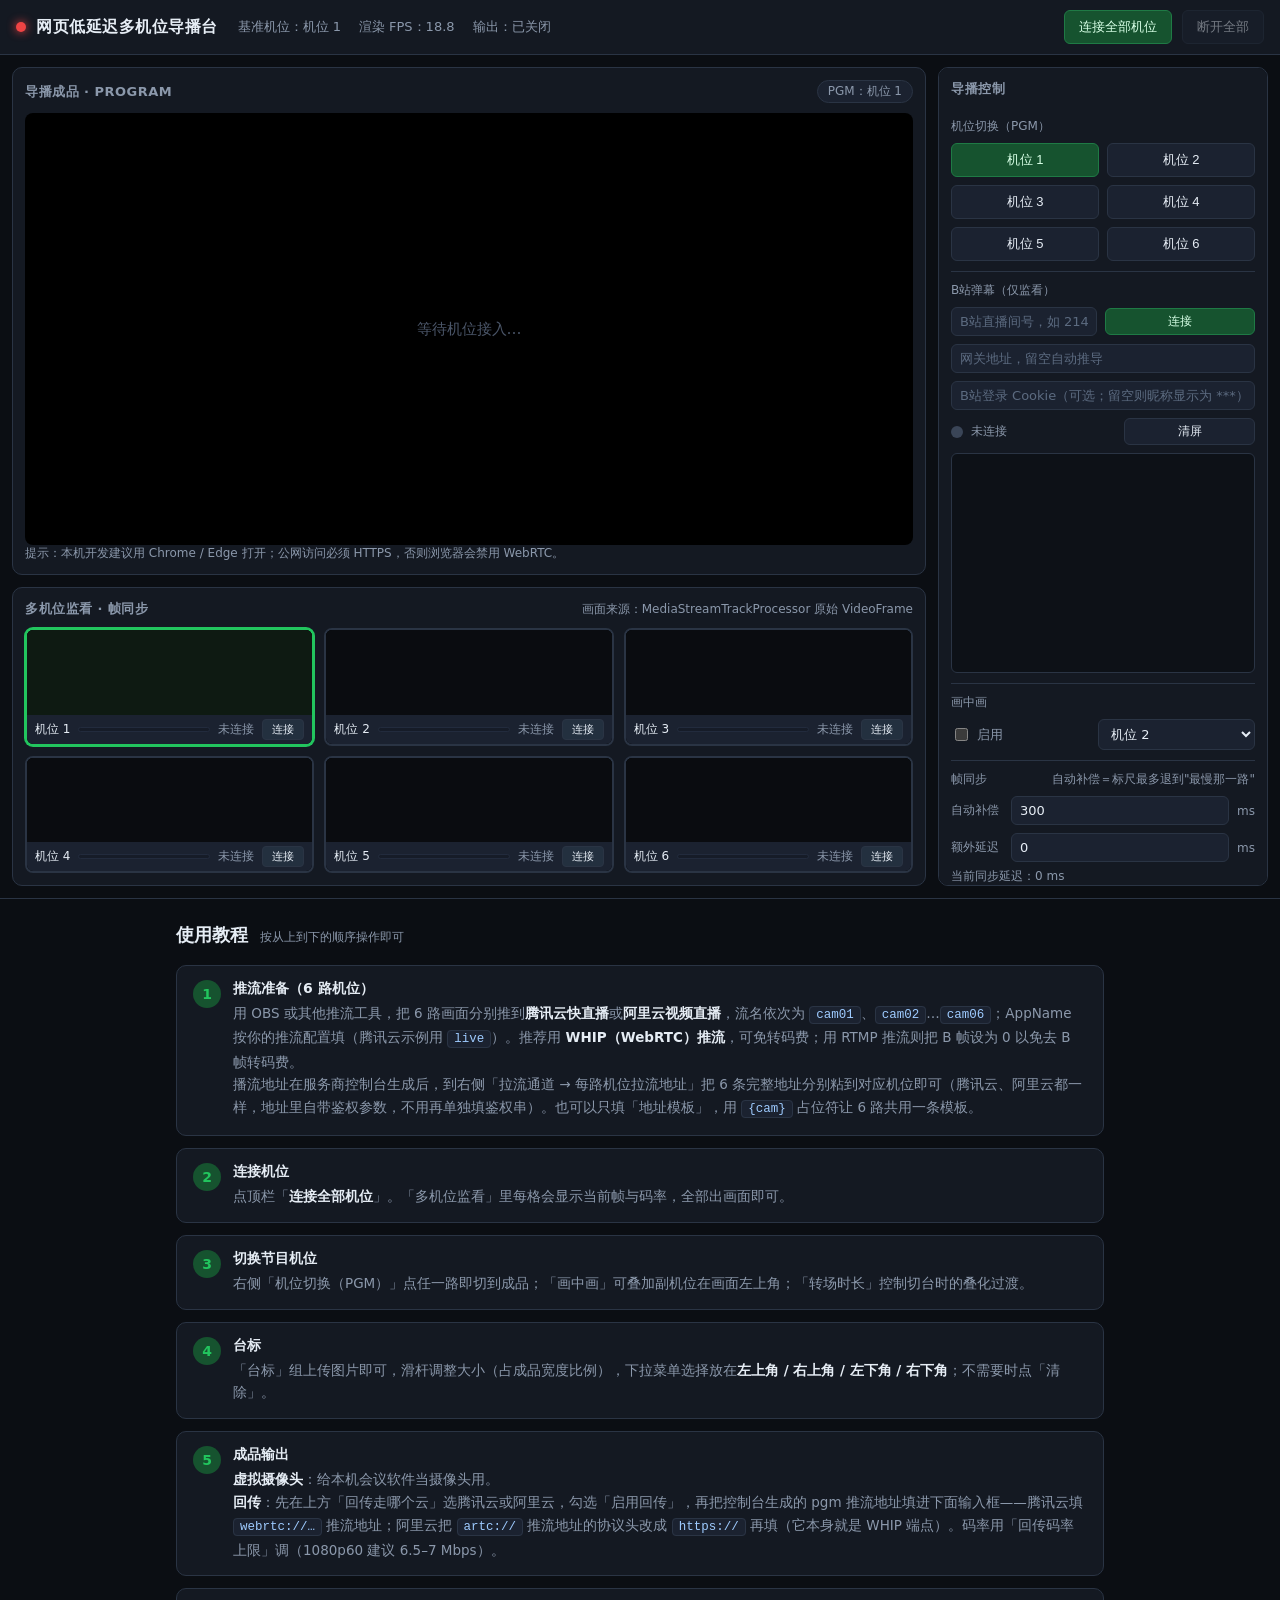
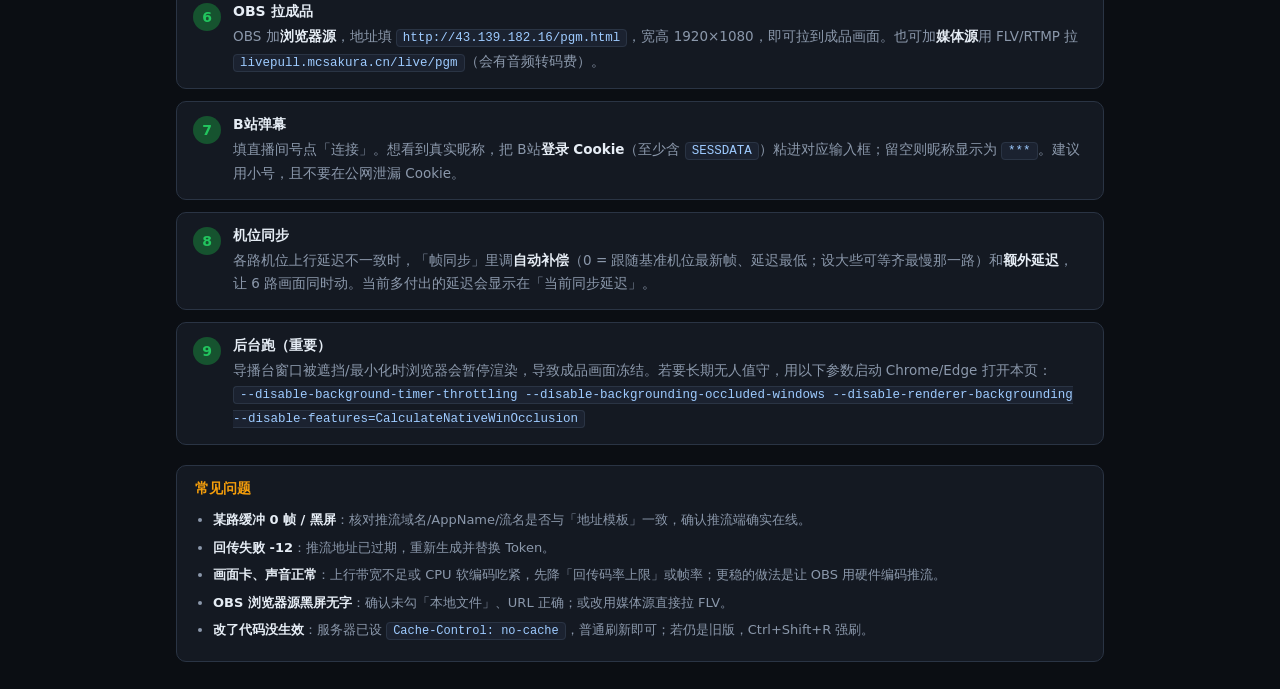
==== index.html @ 764dc5dc "feat: 台标支持四角位置切换(下拉菜单：左上/右上/左下/右下)" ====
<!DOCTYPE html>
<html lang="zh-CN">
<head>
  <meta charset="UTF-8" />
  <meta name="viewport" content="width=device-width, initial-scale=1" />
  <title>网页低延迟多机位导播台</title>
  <link rel="stylesheet" href="css/style.css" />
</head>
<body>
  <header class="topbar">
    <div class="brand">
      <span class="dot"></span>
      <h1>网页低延迟多机位导播台</h1>
    </div>
    <div class="topbar-status">
      <span class="stat" id="statRef">基准机位：-</span>
      <span class="stat" id="statFps">渲染 FPS：-</span>
      <span class="stat" id="statOutput">输出：已关闭</span>
    </div>
    <div class="topbar-actions">
      <button id="btnConnect" class="btn primary">连接全部机位</button>
      <button id="btnDisconnect" class="btn" disabled>断开全部</button>
    </div>
  </header>

  <main class="layout">
    <!-- 导播成品输出画布 -->
    <section class="panel program-panel">
      <div class="panel-head">
        <h2>导播成品 · PROGRAM</h2>
        <span class="badge" id="programBadge">未连接</span>
      </div>
      <div class="canvas-wrap">
        <canvas id="outputCanvas" width="1280" height="720"></canvas>
        <div class="canvas-placeholder" id="outputPlaceholder">等待机位接入…</div>
      </div>
      <div class="mini" id="outputHint"></div>
    </section>

    <!-- 多机位监看 -->
    <section class="panel multiview-panel">
      <div class="panel-head">
        <h2>多机位监看 · 帧同步</h2>
        <span class="mini">画面来源：MediaStreamTrackProcessor 原始 VideoFrame</span>
      </div>
      <div class="multiview-grid" id="multiviewGrid"></div>
    </section>

    <!-- 导播控制面板 -->
    <aside class="panel control-panel">
      <div class="panel-head"><h2>导播控制</h2></div>

      <div class="control-group">
        <label class="group-title">机位切换（PGM）</label>
        <div class="btn-grid" id="pgmButtons"></div>
      </div>

      <div class="control-group">
        <label class="group-title">B站弹幕（仅监看）</label>
        <div class="row">
          <input type="text" id="dmRoomInput" placeholder="B站直播间号，如 21452505" />
          <button id="btnDmToggle" class="btn small primary">连接</button>
        </div>
        <input type="text" id="dmGatewayInput" placeholder="网关地址，留空自动推导"
               style="margin-top: 8px;" />
        <input type="text" id="dmCookieInput"
               placeholder="B站登录 Cookie（可选；留空则昵称显示为 ***）"
               style="margin-top: 8px;" />
        <div class="row" style="margin-top: 8px;">
          <span class="status-light" id="dmLight"></span>
          <span class="mini dm-status-text" id="dmStatus">未连接</span>
          <button id="btnDmClear" class="btn small">清屏</button>
        </div>
        <div class="danmaku-list" id="dmList"></div>
      </div>

      <div class="control-group">
        <label class="group-title">画中画</label>
        <div class="row">
          <label class="switch"><input type="checkbox" id="pipEnabled" /><span>启用</span></label>
          <select id="pipSelect"></select>
        </div>
      </div>

      <div class="control-group">
        <label class="group-title">帧同步 <span class="mini">自动补偿＝标尺最多退到"最慢那一路"</span></label>
        <div class="row" style="margin-top: 8px;">
          <span class="mini" style="flex: 0 0 52px;">自动补偿</span>
          <input type="number" id="syncMaxDelayInput" min="0" max="5000" step="50" />
          <span class="mini">ms</span>
        </div>
        <div class="row" style="margin-top: 8px;">
          <span class="mini" style="flex: 0 0 52px;">额外延迟</span>
          <input type="number" id="syncExtraDelayInput" min="0" max="5000" step="10" />
          <span class="mini">ms</span>
        </div>
        <div class="mini" id="syncDelayInfo" style="margin-top: 6px;">当前同步延迟：0 ms</div>
        <div class="mini" style="margin-top: 6px;">
          自动补偿 0＝关闭（跟随基准机位最新帧，延迟最低）
        </div>
      </div>

      <div class="control-group">
        <label class="group-title">转场时长 <span id="transVal" class="mini">300 ms</span></label>
        <input type="range" id="transRange" min="0" max="1200" step="50" value="300" />
      </div>

      <div class="control-group">
        <label class="group-title">台标 <span id="logoSizeVal" class="mini">12.0% · 230px</span></label>
        <div class="row">
          <input type="file" id="logoInput" accept="image/*" />
          <button id="btnClearLogo" class="btn small">清除</button>
        </div>
        <input type="range" id="logoSizeRange" min="2" max="40" step="1" value="12" style="margin-top: 6px;" />
        <label class="group-title" style="margin-top: 8px;">台标位置</label>
        <select id="logoPosSelect">
          <option value="top-left">左上角</option>
          <option value="top-right">右上角</option>
          <option value="bottom-left">左下角</option>
          <option value="bottom-right">右下角</option>
        </select>
      </div>

      <div class="control-group">
        <label class="group-title">音频混音</label>
        <div id="audioList" class="audio-list"></div>
        <div class="row">
          <span class="mini">主音量</span>
          <input type="range" id="masterVol" min="0" max="100" value="100" />
        </div>
        <label class="switch"><input type="checkbox" id="monitorChk" /><span>本机监听（注意回声）</span></label>
      </div>

      <div class="control-group">
        <label class="group-title">成品输出</label>
        <div class="row">
          <select id="outputSelect">
            <option value="off">关闭输出</option>
            <option value="virtualcam">虚拟摄像头</option>
          </select>
          <span class="status-light" id="outputLight" title="输出状态"></span>
        </div>
        <div class="mini" id="outputInfo">未启用</div>
        <label class="group-title" style="margin-top: 10px;">成品回传（WHIP 推流）</label>
        <div class="row">
          <label class="switch"><input type="checkbox" id="pushEnabled" /><span>启用回传</span></label>
          <span class="status-light" id="pushLight" title="回传状态"></span>
        </div>
        <label class="group-title" style="margin-top: 6px;">回传走哪个云</label>
        <select id="pushCloudSelect"></select>
        <div id="pushTokenWrap" style="margin-top: 8px;">
          <input type="text" id="pushTokenInput" placeholder="WebRTC 推流地址（含 txTime）" />
        </div>
        <div class="mini" id="pushCloudHint" style="margin-top: 4px;"></div>
        <label class="group-title" style="margin-top: 8px;">回传码率上限 <span class="mini">Mbps</span></label>
        <input type="number" id="pushBitrateInput" min="0.5" max="30" step="0.5" placeholder="如 7" />
        <div class="mini" id="pushInfo">未启用</div>
      </div>

      <div class="control-group">
        <label class="group-title">拉流通道（云 / 自建）</label>
        <select id="cloudSelect"></select>
        <label class="group-title" style="margin-top: 8px;">每路机位拉流地址 <span class="mini">腾讯云 / 阿里云都直接粘完整地址</span></label>
        <div class="cam-urls" id="camUrls"></div>
        <label class="group-title" style="margin-top: 8px;">地址模板 <span class="mini">兜底：上面留空的机位用它，{cam} 代表机位 ID</span></label>
        <input type="text" id="cloudTemplateInput" placeholder="webrtc://livepull.example.com/live/{cam}" />
        <div class="row" style="margin-top: 8px;">
          <button id="btnSaveCloud" class="btn small primary">保存并重连</button>
          <button id="btnResetCloud" class="btn small">恢复默认</button>
        </div>
        <div class="mini" id="cloudHint" style="margin-top: 6px;"></div>
      </div>

      <div class="control-group">
        <label class="group-title">自建服务器地址（{base} 取值） <span class="mini">仅自建 ZLMediaKit 模板用</span></label>
        <input type="text" id="serverInput" placeholder="留空=与页面同源，或填 http://域名:8080" />
        <div class="row" style="margin-top: 8px;">
          <button id="btnSaveServer" class="btn small primary">保存并重连</button>
          <button id="btnResetServer" class="btn small">恢复默认</button>
        </div>
        <div class="mini" id="serverHint" style="margin-top: 6px;"></div>
      </div>

      <div class="control-group">
        <label class="group-title">运行日志</label>
        <div class="log-box" id="logBox"></div>
      </div>
    </aside>
  </main>

  <!-- 使用教程（纯静态，不依赖脚本） -->
  <footer class="tutorial">
    <div class="tutorial-inner">
      <div class="tutorial-head">
        <h2>使用教程</h2>
        <span class="mini">按从上到下的顺序操作即可</span>
      </div>

      <div class="tutorial-steps">

        <div class="step">
          <div class="step-num">1</div>
          <div class="step-body">
            <div class="step-title">推流准备（6 路机位）</div>
            <p>用 OBS 或其他推流工具，把 6 路画面分别推到<strong>腾讯云快直播</strong>或<strong>阿里云视频直播</strong>，流名依次为 <code>cam01</code>、<code>cam02</code>…<code>cam06</code>；AppName 按你的推流配置填（腾讯云示例用 <code>live</code>）。推荐用 <strong>WHIP（WebRTC）推流</strong>，可免转码费；用 RTMP 推流则把 B 帧设为 0 以免去 B 帧转码费。</p>
            <p class="mini">播流地址在服务商控制台生成后，到右侧「拉流通道 → 每路机位拉流地址」把 6 条完整地址分别粘到对应机位即可（腾讯云、阿里云都一样，地址里自带鉴权参数，不用再单独填鉴权串）。也可以只填「地址模板」，用 <code>{cam}</code> 占位符让 6 路共用一条模板。</p>
          </div>
        </div>

        <div class="step">
          <div class="step-num">2</div>
          <div class="step-body">
            <div class="step-title">连接机位</div>
            <p>点顶栏「<strong>连接全部机位</strong>」。「多机位监看」里每格会显示当前帧与码率，全部出画面即可。</p>
          </div>
        </div>

        <div class="step">
          <div class="step-num">3</div>
          <div class="step-body">
            <div class="step-title">切换节目机位</div>
            <p>右侧「机位切换（PGM）」点任一路即切到成品；「画中画」可叠加副机位在画面左上角；「转场时长」控制切台时的叠化过渡。</p>
          </div>
        </div>

        <div class="step">
          <div class="step-num">4</div>
          <div class="step-body">
            <div class="step-title">台标</div>
            <p>「台标」组上传图片即可，滑杆调整大小（占成品宽度比例），下拉菜单选择放在<strong>左上角 / 右上角 / 左下角 / 右下角</strong>；不需要时点「清除」。</p>
          </div>
        </div>

        <div class="step">
          <div class="step-num">5</div>
          <div class="step-body">
            <div class="step-title">成品输出</div>
            <p><strong>虚拟摄像头</strong>：给本机会议软件当摄像头用。<br/>
            <strong>回传</strong>：先在上方「回传走哪个云」选腾讯云或阿里云，勾选「启用回传」，再把控制台生成的 pgm 推流地址填进下面输入框——腾讯云填 <code>webrtc://…</code> 推流地址；阿里云把 <code>artc://</code> 推流地址的协议头改成 <code>https://</code> 再填（它本身就是 WHIP 端点）。码率用「回传码率上限」调（1080p60 建议 6.5–7 Mbps）。</p>
          </div>
        </div>

        <div class="step">
          <div class="step-num">6</div>
          <div class="step-body">
            <div class="step-title">OBS 拉成品</div>
            <p>OBS 加<strong>浏览器源</strong>，地址填 <code>http://43.139.182.16/pgm.html</code>，宽高 1920×1080，即可拉到成品画面。也可加<strong>媒体源</strong>用 FLV/RTMP 拉 <code>livepull.mcsakura.cn/live/pgm</code>（会有音频转码费）。</p>
          </div>
        </div>

        <div class="step">
          <div class="step-num">7</div>
          <div class="step-body">
            <div class="step-title">B站弹幕</div>
            <p>填直播间号点「连接」。想看到真实昵称，把 B站<strong>登录 Cookie</strong>（至少含 <code>SESSDATA</code>）粘进对应输入框；留空则昵称显示为 <code>***</code>。建议用小号，且不要在公网泄漏 Cookie。</p>
          </div>
        </div>

        <div class="step">
          <div class="step-num">8</div>
          <div class="step-body">
            <div class="step-title">机位同步</div>
            <p>各路机位上行延迟不一致时，「帧同步」里调<strong>自动补偿</strong>（0 = 跟随基准机位最新帧、延迟最低；设大些可等齐最慢那一路）和<strong>额外延迟</strong>，让 6 路画面同时动。当前多付出的延迟会显示在「当前同步延迟」。</p>
          </div>
        </div>

        <div class="step">
          <div class="step-num">9</div>
          <div class="step-body">
            <div class="step-title">后台跑（重要）</div>
            <p>导播台窗口被遮挡/最小化时浏览器会暂停渲染，导致成品画面冻结。若要长期无人值守，用以下参数启动 Chrome/Edge 打开本页：<br/>
            <code>--disable-background-timer-throttling --disable-backgrounding-occluded-windows --disable-renderer-backgrounding --disable-features=CalculateNativeWinOcclusion</code></p>
          </div>
        </div>

      </div>

      <div class="tutorial-tips">
        <div class="tip-title">常见问题</div>
        <ul>
          <li><strong>某路缓冲 0 帧 / 黑屏</strong>：核对推流域名/AppName/流名是否与「地址模板」一致，确认推流端确实在线。</li>
          <li><strong>回传失败 -12</strong>：推流地址已过期，重新生成并替换 Token。</li>
          <li><strong>画面卡、声音正常</strong>：上行带宽不足或 CPU 软编码吃紧，先降「回传码率上限」或帧率；更稳的做法是让 OBS 用硬件编码推流。</li>
          <li><strong>OBS 浏览器源黑屏无字</strong>：确认未勾「本地文件」、URL 正确；或改用媒体源直接拉 FLV。</li>
          <li><strong>改了代码没生效</strong>：服务器已设 <code>Cache-Control: no-cache</code>，普通刷新即可；若仍是旧版，Ctrl+Shift+R 强刷。</li>
        </ul>
      </div>
    </div>
  </footer>

  <script src="js/config.js"></script>
  <script src="js/whep.js"></script>
  <script src="js/providers.js"></script>
  <script src="js/frameBuffer.js"></script>
  <script src="js/camera.js"></script>
  <script src="js/syncEngine.js"></script>
  <script src="js/compositor.js"></script>
  <script src="js/audioMixer.js"></script>
  <script src="js/outputManager.js"></script>
  <script src="js/danmaku.js"></script>
  <script src="js/app.js"></script>
</body>
</html>
---- css/style.css ----
/* ============ 基础 ============ */
* { box-sizing: border-box; }

:root {
  /* 让浏览器原生控件（复选框、文件按钮、数字微调、下拉面板等）也用深色渲染 */
  color-scheme: dark;
  --bg: #0b0e13;
  --panel: #141922;
  --panel-2: #1b2230;
  --line: #2a3444;
  --text: #e6edf5;
  --text-dim: #8b98ab;
  --accent: #22c55e;
  --accent-dim: #16532f;
  --danger: #ef4444;
  --warn: #f59e0b;
  /* 内容区最大宽度：浏览器最大化时整体居中，不向两侧无限拉伸 */
  --content-max: 1680px;
}

html, body {
  margin: 0;
  min-height: 100%;
  background: var(--bg);
  color: var(--text);
  font-family: "Microsoft YaHei", "PingFang SC", system-ui, -apple-system, sans-serif;
  font-size: 14px;
}

h1, h2 { margin: 0; font-weight: 600; }

/* ============ 滚动条（跟随页面深色配色） ============ */
* {
  scrollbar-width: thin;
  scrollbar-color: var(--line) transparent;
}
*::-webkit-scrollbar { width: 10px; height: 10px; }
*::-webkit-scrollbar-track { background: transparent; }
*::-webkit-scrollbar-thumb {
  background: var(--line);
  border-radius: 6px;
  border: 3px solid transparent;
  background-clip: content-box;
}
*::-webkit-scrollbar-thumb:hover { background: #3c4c63; background-clip: content-box; }
*::-webkit-scrollbar-corner { background: transparent; }

/* ============ 底部使用教程 ============ */
.tutorial {
  background: var(--bg);
  border-top: 1px solid var(--line);
  padding: 24px 0 40px;
}
.tutorial-inner {
  max-width: 960px;
  margin: 0 auto;
  padding: 0 16px;
}
.tutorial-head {
  display: flex;
  align-items: baseline;
  gap: 12px;
  margin-bottom: 18px;
}
.tutorial-head h2 { font-size: 18px; }

.tutorial-steps {
  display: grid;
  gap: 12px;
  margin-bottom: 20px;
}
.step {
  display: flex;
  gap: 12px;
  background: var(--panel);
  border: 1px solid var(--line);
  border-radius: 10px;
  padding: 14px 16px;
}
.step-num {
  flex: 0 0 auto;
  width: 28px;
  height: 28px;
  border-radius: 50%;
  background: var(--accent-dim);
  color: var(--accent);
  font-weight: 700;
  display: flex;
  align-items: center;
  justify-content: center;
  font-size: 14px;
}
.step-body { flex: 1 1 auto; min-width: 0; }
.step-title { font-weight: 600; margin-bottom: 4px; }
.step-body p {
  margin: 0;
  color: var(--text-dim);
  line-height: 1.7;
  font-size: 13.5px;
}
.step-body strong { color: var(--text); font-weight: 600; }
.step-body code {
  background: var(--panel-2);
  border: 1px solid var(--line);
  border-radius: 4px;
  padding: 1px 6px;
  font-size: 12.5px;
  color: #9ecbff;
}

.tutorial-tips {
  background: var(--panel);
  border: 1px solid var(--line);
  border-radius: 10px;
  padding: 14px 18px;
}
.tutorial-tips .tip-title {
  font-weight: 600;
  margin-bottom: 10px;
  color: var(--warn);
}
.tutorial-tips ul { margin: 0; padding-left: 18px; }
.tutorial-tips li {
  color: var(--text-dim);
  line-height: 1.8;
  font-size: 13px;
  margin-bottom: 4px;
}
.tutorial-tips strong { color: var(--text); }
.tutorial-tips code {
  background: var(--panel-2);
  border: 1px solid var(--line);
  border-radius: 4px;
  padding: 1px 6px;
  font-size: 12px;
  color: #9ecbff;
}

/* ============ 顶栏 ============ */
.topbar {
  display: flex;
  align-items: center;
  gap: 20px;
  /* 左右内边距随视口增大而增大，使内容始终与下方 .layout 的居中宽度对齐 */
  padding: 10px max(16px, calc((100% - var(--content-max)) / 2));
  background: var(--panel);
  border-bottom: 1px solid var(--line);
}

.brand { display: flex; align-items: center; gap: 10px; }
.brand h1 { font-size: 16px; letter-spacing: .5px; }
.brand .dot {
  width: 10px; height: 10px; border-radius: 50%;
  background: var(--danger);
  box-shadow: 0 0 10px var(--danger);
}

.topbar-status { display: flex; gap: 18px; flex: 1; color: var(--text-dim); font-size: 13px; }
.topbar-actions { display: flex; gap: 10px; }

/* ============ 按钮/表单 ============ */
.btn {
  background: var(--panel-2);
  color: var(--text);
  border: 1px solid var(--line);
  border-radius: 6px;
  padding: 7px 14px;
  font-size: 13px;
  cursor: pointer;
  transition: .15s;
}
.btn:hover:not(:disabled) { border-color: #3c4c63; background: #222b3a; }
.btn:disabled { opacity: .45; cursor: not-allowed; }
.btn.primary { background: var(--accent-dim); border-color: #1f7a45; color: #d7ffe6; }
.btn.primary:hover:not(:disabled) { background: #1c6b3c; }
.btn.small { padding: 4px 10px; font-size: 12px; }
.btn.danger { background: #4a1d1d; border-color: #7f2b2b; color: #ffd9d9; }

input[type="text"],
input[type="number"],
input[type="url"],
input[type="search"],
input[type="password"],
input[type="tel"],
textarea,
select {
  background: var(--panel-2);
  color: var(--text);
  border: 1px solid var(--line);
  border-radius: 6px;
  padding: 6px 8px;
  font-size: 13px;
  font-family: inherit;
  outline: none;
  width: 100%;
}
input[type="text"]:focus,
input[type="number"]:focus,
input[type="url"]:focus,
input[type="search"]:focus,
input[type="password"]:focus,
input[type="tel"]:focus,
textarea:focus,
select:focus {
  border-color: #3c5a7a;
  box-shadow: 0 0 0 2px rgba(60, 90, 122, .25);
}

/* 占位符文字：与页面次要文字同色系，不刺眼 */
input::placeholder, textarea::placeholder { color: #5c6b80; }

/* 每路机位拉流地址：一行一个「机位名 + 输入框」 */
.cam-urls { display: grid; gap: 6px; }
.cam-urls .cam-row { display: flex; align-items: center; gap: 6px; }
.cam-urls .cam-row span {
  flex: 0 0 auto;
  width: 40px;
  font-size: 12px;
  color: var(--text-dim);
}
.cam-urls input {
  flex: 1 1 auto;
  min-width: 0;
  font-size: 12px;
  font-family: Consolas, "Courier New", monospace;
}

input[type="range"] { width: 100%; accent-color: var(--accent); }

/* 文件选择（台标）：按钮跟随页面按钮风格 */
input[type="file"] { width: 100%; font-size: 12px; color: var(--text-dim); }
input[type="file"]::file-selector-button {
  margin-right: 8px;
  padding: 5px 10px;
  border: 1px solid var(--line);
  border-radius: 6px;
  background: var(--panel-2);
  color: var(--text);
  font-family: inherit;
  font-size: 12px;
  cursor: pointer;
}
input[type="file"]::file-selector-button:hover { border-color: #3c5a7a; }

.switch { display: flex; align-items: center; gap: 6px; cursor: pointer; font-size: 13px; color: var(--text-dim); }
.switch input { accent-color: var(--accent); }

/* ============ 布局 ============ */
.layout {
  display: grid;
  grid-template-columns: minmax(0, 1fr) 330px;
  grid-template-rows: auto minmax(0, 1fr);
  gap: 12px;
  padding: 12px;
  height: calc(100vh - 57px);
  overflow: hidden;
  /* 浏览器最大化时整体居中：限制最大宽度并水平居中 */
  width: 100%;
  max-width: var(--content-max);
  margin: 0 auto;
}

.panel {
  background: var(--panel);
  border: 1px solid var(--line);
  border-radius: 10px;
  padding: 12px;
  min-width: 0;
}
.panel-head {
  display: flex;
  align-items: center;
  justify-content: space-between;
  margin-bottom: 10px;
}
.panel-head h2 { font-size: 13px; color: var(--text-dim); letter-spacing: .5px; }

.program-panel { grid-column: 1; grid-row: 1; }
.multiview-panel { grid-column: 1; grid-row: 2; overflow: hidden; display: flex; flex-direction: column; min-height: 0; }
.control-panel { grid-column: 2; grid-row: 1 / span 2; overflow-y: auto; }

/* ============ 成品画布 ============ */
.canvas-wrap {
  position: relative;
  width: 100%;
  aspect-ratio: 16 / 9;
  max-height: 48vh;
  background: #000;
  border-radius: 8px;
  overflow: hidden;
}
#outputCanvas { width: 100%; height: 100%; display: block; object-fit: contain; }
.canvas-placeholder {
  position: absolute;
  inset: 0;
  display: flex;
  align-items: center;
  justify-content: center;
  color: #4a5568;
  font-size: 15px;
  pointer-events: none;
}

.badge {
  font-size: 12px;
  color: var(--text-dim);
  background: var(--panel-2);
  border: 1px solid var(--line);
  border-radius: 20px;
  padding: 2px 10px;
}
.mini { font-size: 12px; color: var(--text-dim); }

/* ============ 多机位监看 ============ */
.multiview-grid {
  flex: 1 1 auto;
  min-height: 0;
  display: grid;
  grid-template-columns: repeat(3, minmax(0, 1fr));
  grid-auto-rows: 1fr;
  gap: 10px;
}
.tile {
  /* 填满整个格子，消除上下左右空白；画布用 cover 保持 16:9 画面铺满 */
  width: 100%;
  height: 100%;
  border: 2px solid var(--line);
  border-radius: 8px;
  overflow: hidden;
  background: #000;
  cursor: pointer;
  transition: border-color .15s;
  display: flex;
  flex-direction: column;
  min-height: 0;
}
.tile:hover { border-color: #4a5b73; }
.tile.live { border-color: #2f6b45; }
.tile.ref { border-color: #2b6cb0; }
.tile.pgm { border-color: var(--accent); box-shadow: 0 0 0 1px var(--accent); }
.tile.error { border-color: var(--danger); }
.tile canvas {
  flex: 1 1 auto;
  min-height: 0;
  width: 100%;
  display: block;
  background: #05070a;
  object-fit: cover;
}
.tile-bar {
  flex: 0 0 auto;
  display: flex;
  align-items: center;
  justify-content: space-between;
  gap: 8px;
  padding: 4px 8px;
  font-size: 12px;
  background: var(--panel-2);
  color: var(--text-dim);
}
.tile-name { color: var(--text); white-space: nowrap; flex: 0 0 auto; }
.tile-state { white-space: nowrap; overflow: hidden; text-overflow: ellipsis; }
.tile-right { display: flex; align-items: center; gap: 8px; min-width: 0; }

/* 单路机位音量条 */
.tile-meter {
  flex: 1 1 auto;
  min-width: 28px;
  height: 5px;
  background: #161c28;
  border: 1px solid #222b3d;
  border-radius: 3px;
  overflow: hidden;
}
.tile-meter-fill {
  height: 100%;
  width: 0%;
  background: linear-gradient(90deg, #2f8f52 0%, #2f8f52 60%, #d4a017 78%, #c0392b 100%);
  transition: width .06s linear;
}

/* 单路连接 / 断开按钮 */
.tile-btn {
  flex: 0 0 auto;
  background: #23303f;
  border: 1px solid var(--line);
  color: var(--text);
  border-radius: 4px;
  padding: 2px 9px;
  font-size: 11px;
  cursor: pointer;
  transition: .15s;
}
.tile-btn:hover { border-color: #3c5a7a; background: #2b3a4d; }
.tile-btn.is-disconnect { background: #4a1d1d; border-color: #7f2b2b; color: #ffd9d9; }
.tile-btn.is-disconnect:hover { background: #5c2424; }

/* ============ 控制面板 ============ */
.control-group {
  padding: 10px 0;
  border-bottom: 1px solid var(--line);
}
.control-group:last-child { border-bottom: none; }
.group-title {
  display: block;
  font-size: 12px;
  color: var(--text-dim);
  margin-bottom: 8px;
}
.group-title .mini { float: right; }

.btn-grid { display: grid; grid-template-columns: repeat(2, 1fr); gap: 8px; }
.cam-btn.active { background: var(--accent-dim); border-color: #1f7a45; color: #d7ffe6; }

.row { display: flex; align-items: center; gap: 8px; }
.row > * { flex: 1; }
.row .mini { flex: 0 0 auto; }

.audio-list { display: flex; flex-direction: column; gap: 6px; margin-bottom: 8px; }
.audio-row { display: flex; align-items: center; gap: 8px; }
.audio-row .mini { flex: 0 0 52px; }
.audio-row input[type="range"] { flex: 1; }
.audio-row .btn { flex: 0 0 auto; }

.status-light {
  flex: 0 0 auto;
  width: 12px; height: 12px;
  border-radius: 50%;
  background: #3a4557;
}
.status-light.on { background: var(--accent); box-shadow: 0 0 8px var(--accent); }
.status-light.warn { background: var(--warn); box-shadow: 0 0 8px var(--warn); }
.status-light.err { background: var(--danger); box-shadow: 0 0 8px var(--danger); }

.log-box {
  height: 130px;
  overflow-y: auto;
  background: #0d1117;
  border: 1px solid var(--line);
  border-radius: 6px;
  padding: 8px;
  font-size: 12px;
  line-height: 1.6;
  font-family: Consolas, "Courier New", monospace;
  color: var(--text-dim);
}

/* ============ B站弹幕 ============ */
/* 连接信息过长时由 JS 自动跑马灯滚动（不再截断成省略号） */
.dm-status-text {
  overflow: hidden;
  white-space: nowrap;
}
.row .mini.dm-status-text { flex: 1 1 auto; min-width: 0; }
.danmaku-list {
  margin-top: 8px;
  height: 220px;
  overflow-y: auto;
  background: #0d1117;
  border: 1px solid var(--line);
  border-radius: 6px;
  padding: 8px;
  font-size: 12px;
  line-height: 1.65;
}
.dm-item { word-break: break-all; }
.dm-time { color: #4a5568; }
.dm-user { color: #9ecbff; }
.dm-text { color: var(--text); }
.dm-gift .dm-text { color: #ffd18a; }
.dm-superchat .dm-text { color: #ff9a9a; font-weight: 600; }
.log-box .l-error { color: #ff9a9a; }
.log-box .l-ok { color: #8ff0b0; }
.log-box .l-warn { color: #ffd18a; }
.log-box div { word-break: break-all; }

@media (max-width: 1100px) {
  .layout { grid-template-columns: 1fr; grid-template-rows: auto; overflow-y: auto; height: auto; }
  .program-panel, .multiview-panel, .control-panel { grid-column: 1; grid-row: auto; }
  .multiview-grid { grid-auto-rows: auto; }
  .tile canvas { aspect-ratio: 16 / 9; }
}
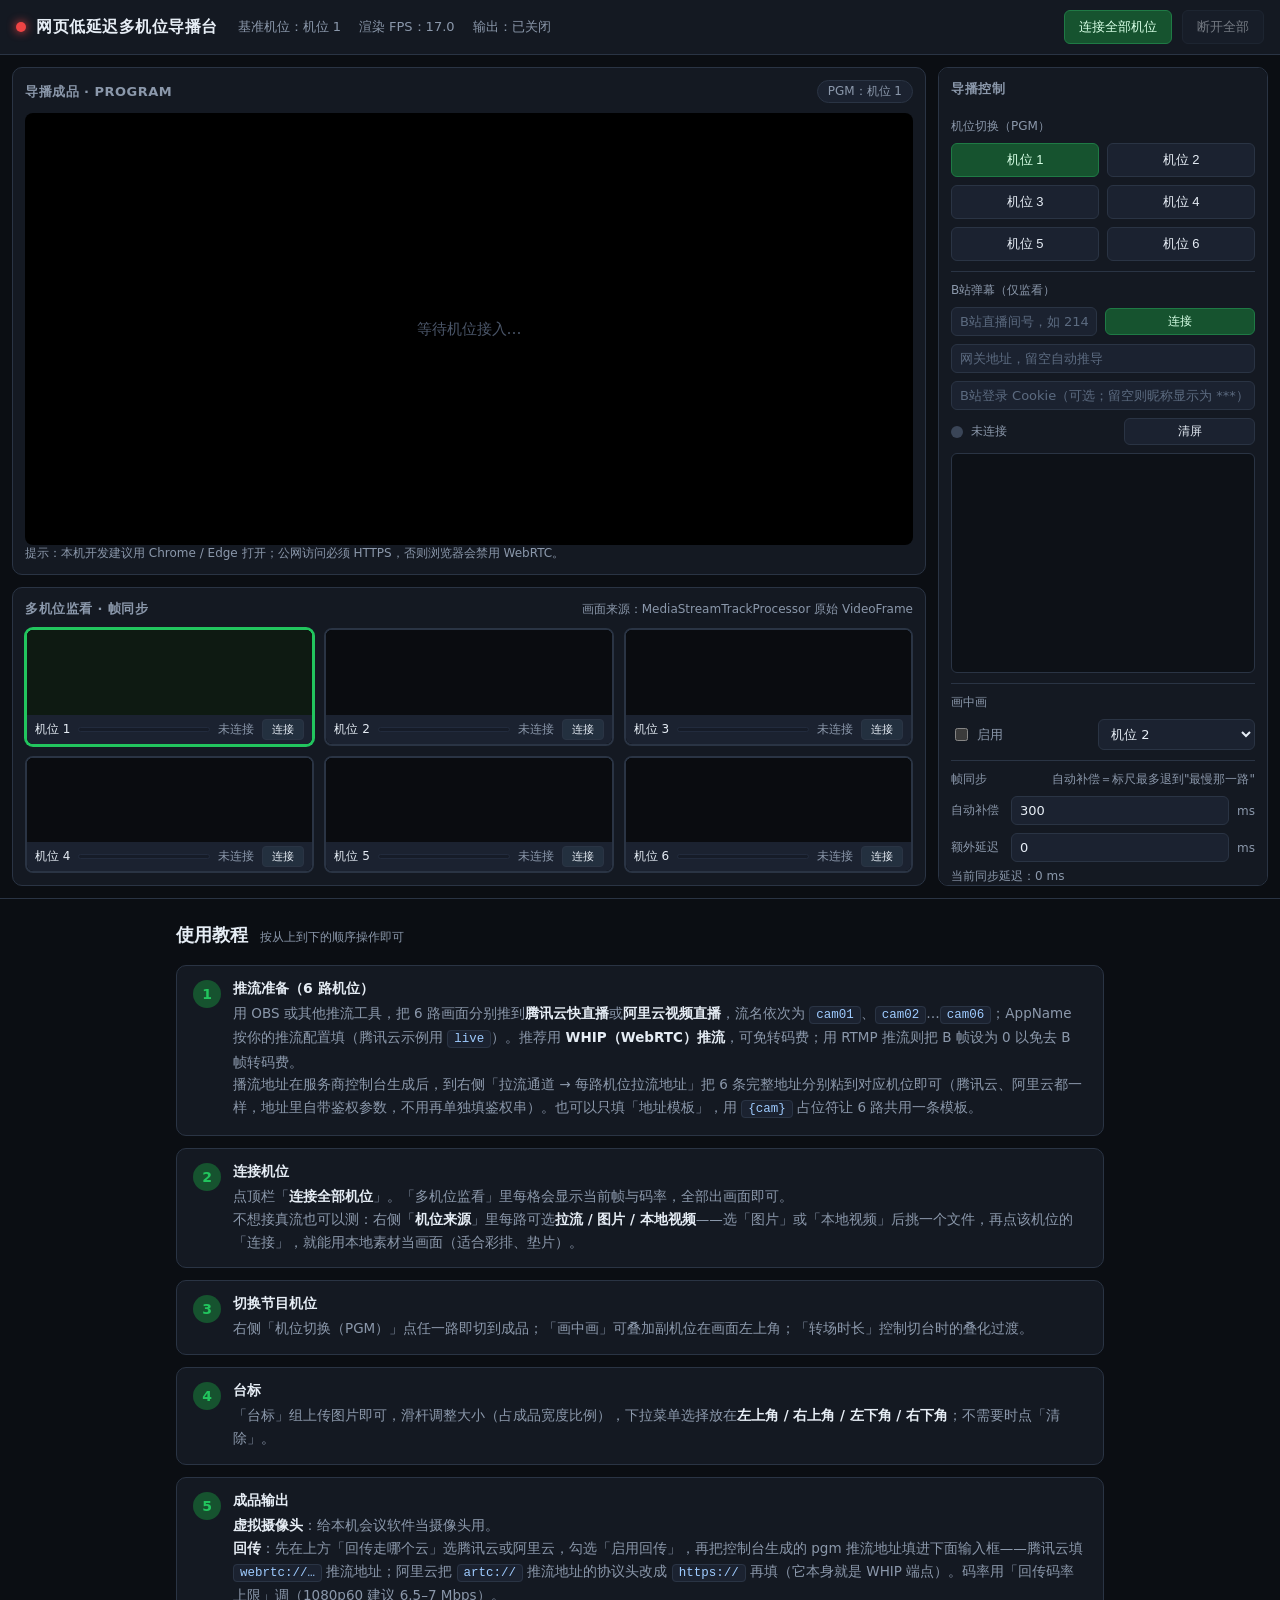
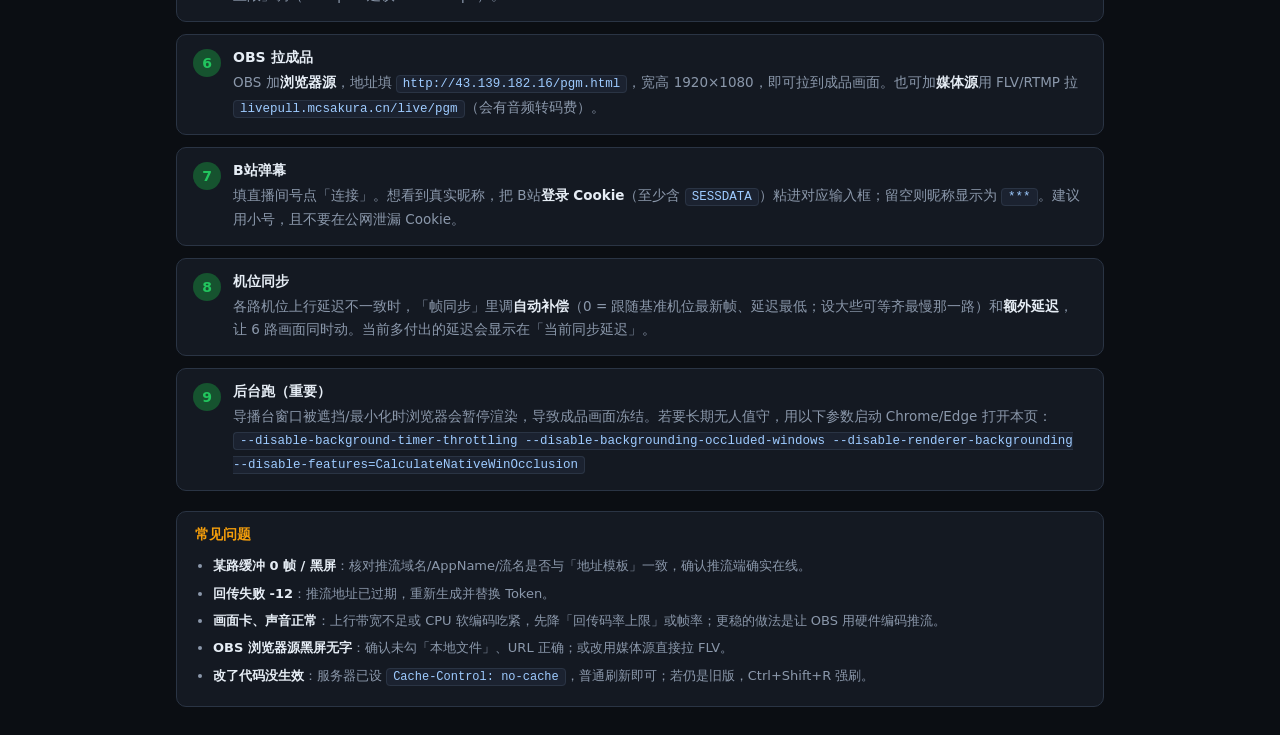
==== commit 5ed2c3c1: "feat: 每路机位可选来源(拉流/本地图片/本地视频)" ====
--- a/index.html
+++ b/index.html
@@ -172,6 +172,12 @@
       </div>
 
       <div class="control-group">
+        <label class="group-title">机位来源 <span class="mini">每路可选 拉流 / 图片 / 本地视频</span></label>
+        <div id="sourceList" class="source-list"></div>
+        <div class="mini" style="margin-top: 6px;">改完来源后，点「多机位监看」里该机位的「连接」生效（本机素材不保存在浏览器，刷新后需重新选文件）。</div>
+      </div>
+
+      <div class="control-group">
         <label class="group-title">自建服务器地址（{base} 取值） <span class="mini">仅自建 ZLMediaKit 模板用</span></label>
         <input type="text" id="serverInput" placeholder="留空=与页面同源，或填 http://域名:8080" />
         <div class="row" style="margin-top: 8px;">
@@ -212,6 +218,7 @@
           <div class="step-body">
             <div class="step-title">连接机位</div>
             <p>点顶栏「<strong>连接全部机位</strong>」。「多机位监看」里每格会显示当前帧与码率，全部出画面即可。</p>
+            <p class="mini">不想接真流也可以测：右侧「<strong>机位来源</strong>」里每路可选<strong>拉流 / 图片 / 本地视频</strong>——选「图片」或「本地视频」后挑一个文件，再点该机位的「连接」，就能用本地素材当画面（适合彩排、垫片）。</p>
           </div>
         </div>
 
--- a/css/style.css
+++ b/css/style.css
@@ -225,6 +225,29 @@
   font-family: Consolas, "Courier New", monospace;
 }
 
+/* 机位来源：一行一个「机位名 + 来源下拉 + 选文件 + 文件名」 */
+.source-list { display: grid; gap: 6px; }
+.source-row { display: flex; align-items: center; gap: 6px; }
+.source-row > span:first-child {
+  flex: 0 0 auto;
+  width: 40px;
+  font-size: 12px;
+  color: var(--text-dim);
+}
+.source-row select {
+  flex: 0 0 auto;
+  width: auto;
+  padding: 4px 6px;
+  font-size: 12px;
+}
+.source-row .source-name {
+  flex: 1 1 auto;
+  min-width: 0;
+  overflow: hidden;
+  text-overflow: ellipsis;
+  white-space: nowrap;
+}
+
 input[type="range"] { width: 100%; accent-color: var(--accent); }
 
 /* 文件选择（台标）：按钮跟随页面按钮风格 */
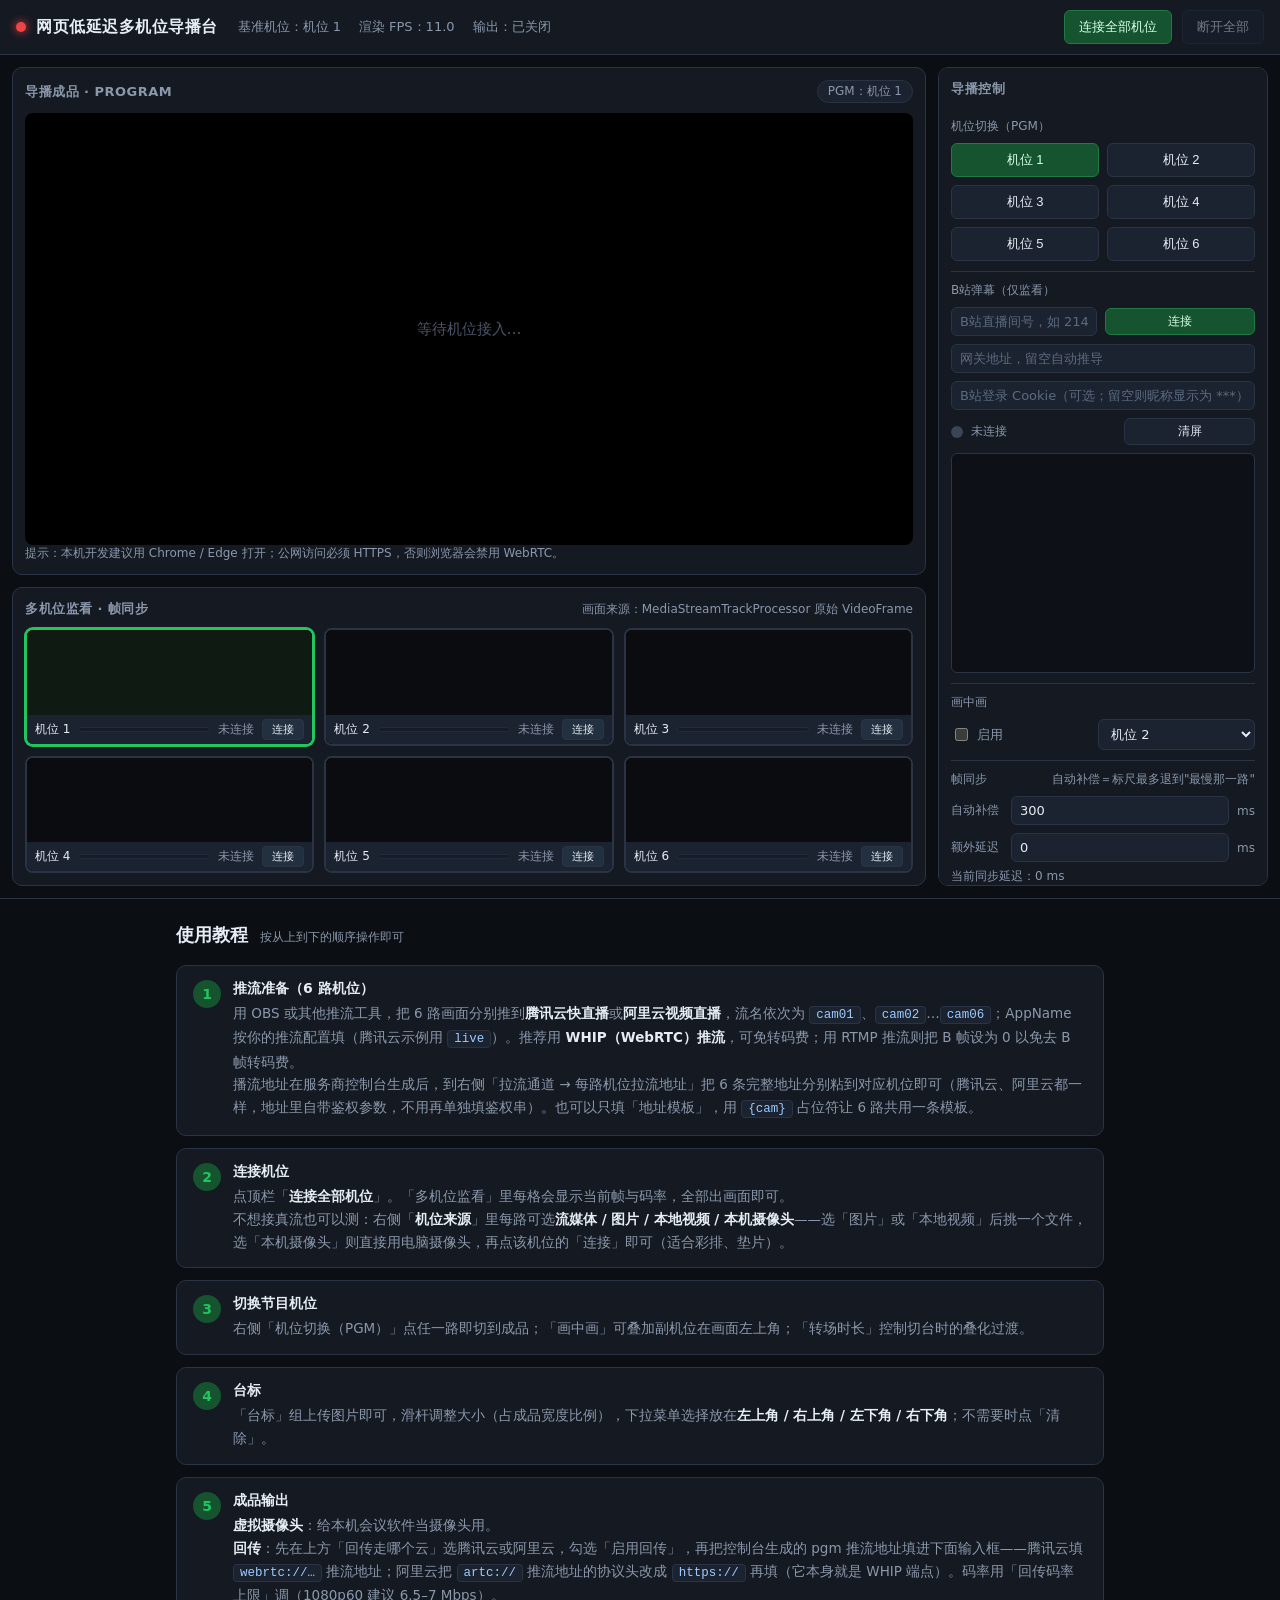
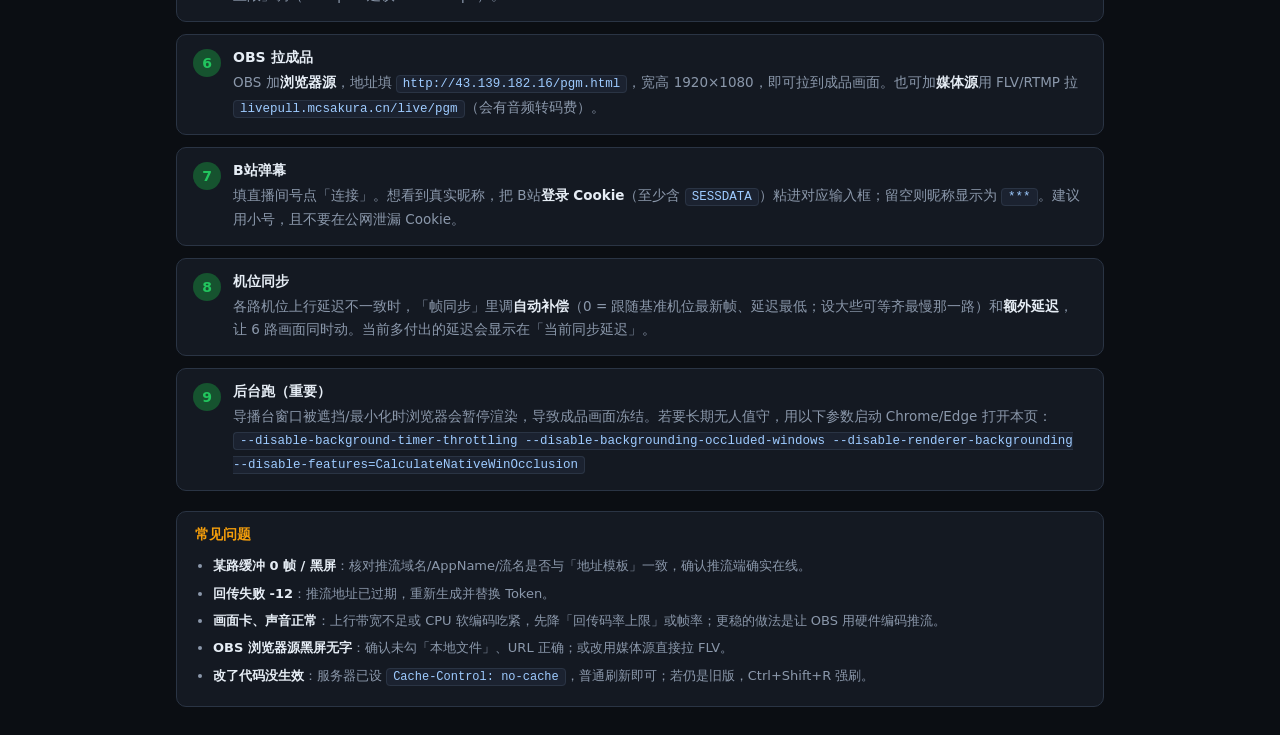
==== commit e84c9d7f: "feat: 机位来源「拉流」改名为「流媒体」，新增「本机摄像头」" ====
--- a/index.html
+++ b/index.html
@@ -172,9 +172,9 @@
       </div>
 
       <div class="control-group">
-        <label class="group-title">机位来源 <span class="mini">每路可选 拉流 / 图片 / 本地视频</span></label>
+        <label class="group-title">机位来源 <span class="mini">每路可选 流媒体 / 图片 / 本地视频 / 本机摄像头</span></label>
         <div id="sourceList" class="source-list"></div>
-        <div class="mini" style="margin-top: 6px;">改完来源后，点「多机位监看」里该机位的「连接」生效（本机素材不保存在浏览器，刷新后需重新选文件）。</div>
+        <div class="mini" style="margin-top: 6px;">改完来源后，点「多机位监看」里该机位的「连接」生效。本机素材（图片 / 视频）不保存在浏览器，刷新后需重新选；本机摄像头需 HTTPS 或 localhost。</div>
       </div>
 
       <div class="control-group">
@@ -218,7 +218,7 @@
           <div class="step-body">
             <div class="step-title">连接机位</div>
             <p>点顶栏「<strong>连接全部机位</strong>」。「多机位监看」里每格会显示当前帧与码率，全部出画面即可。</p>
-            <p class="mini">不想接真流也可以测：右侧「<strong>机位来源</strong>」里每路可选<strong>拉流 / 图片 / 本地视频</strong>——选「图片」或「本地视频」后挑一个文件，再点该机位的「连接」，就能用本地素材当画面（适合彩排、垫片）。</p>
+            <p class="mini">不想接真流也可以测：右侧「<strong>机位来源</strong>」里每路可选<strong>流媒体 / 图片 / 本地视频 / 本机摄像头</strong>——选「图片」或「本地视频」后挑一个文件，选「本机摄像头」则直接用电脑摄像头，再点该机位的「连接」即可（适合彩排、垫片）。</p>
           </div>
         </div>
 
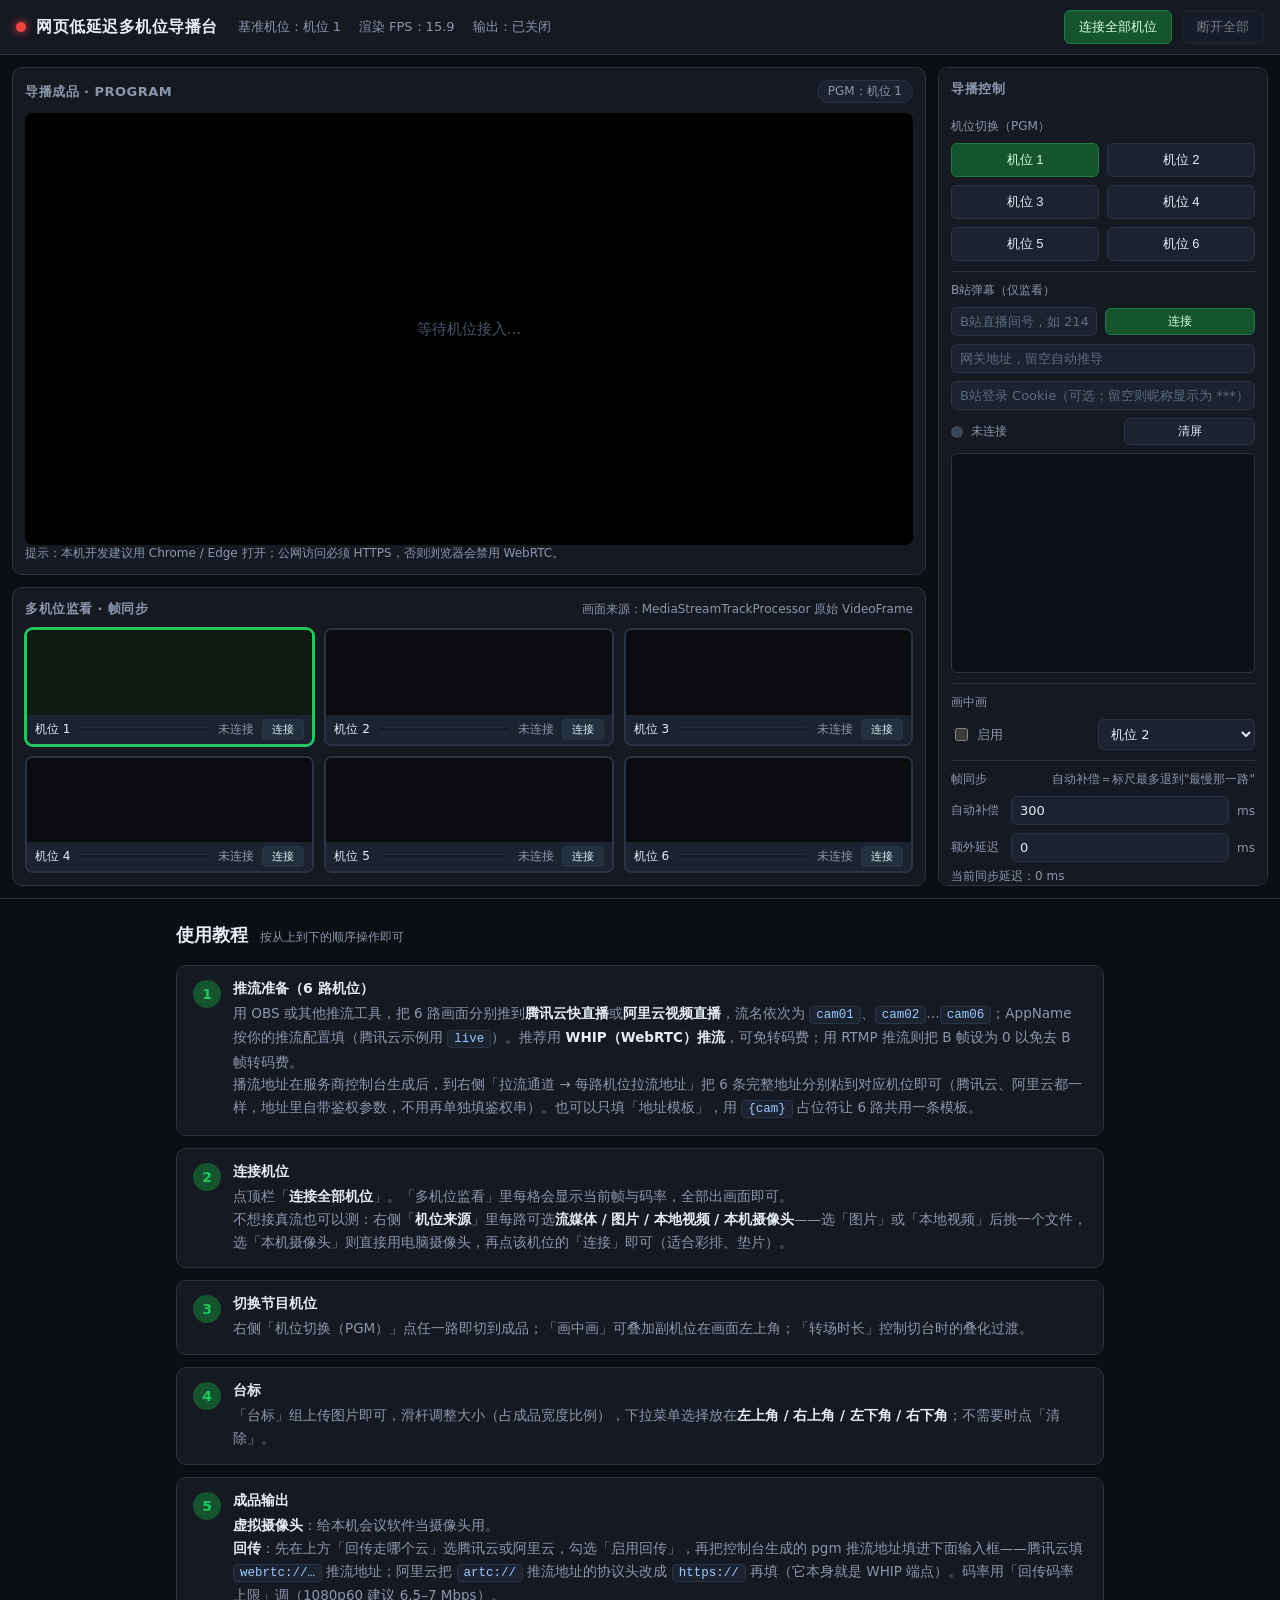
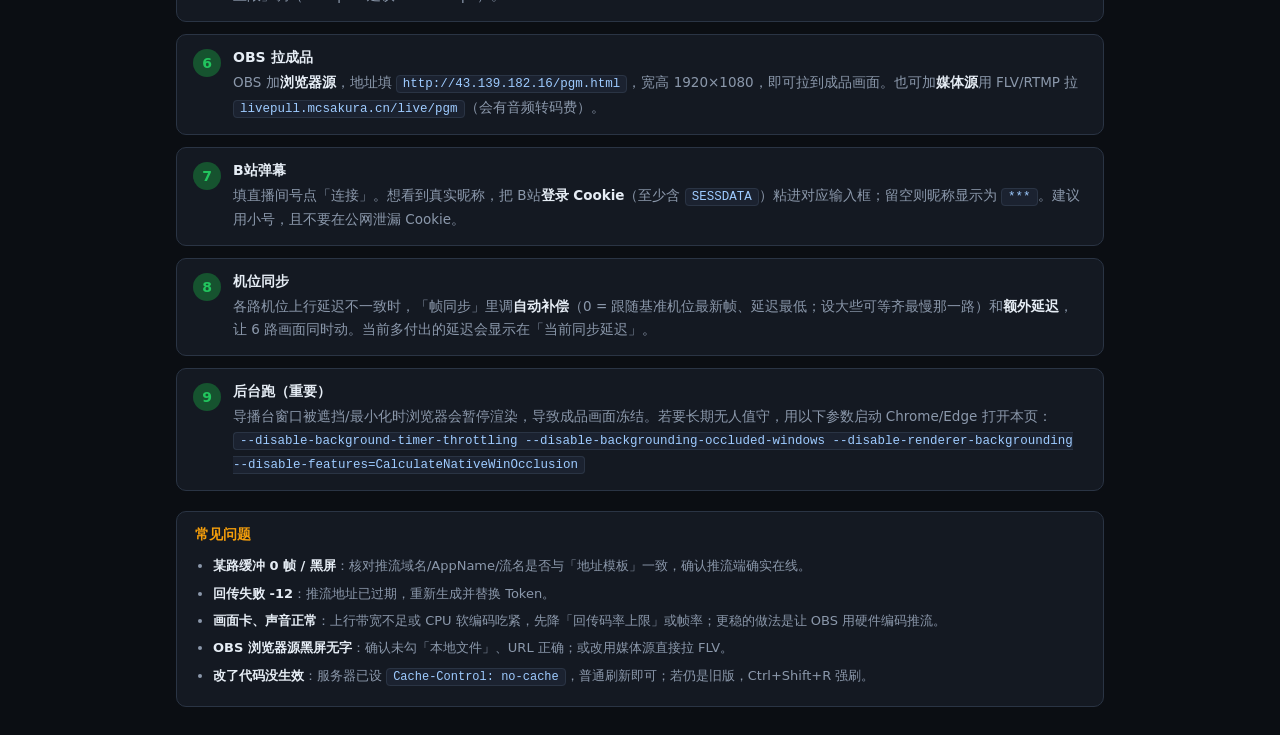
==== commit 5af09b0d: "fix: 标题右侧长说明溢出遮挡改为跑马灯滚动，其余标题单行省略" ====
--- a/index.html
+++ b/index.html
@@ -172,7 +172,7 @@
       </div>
 
       <div class="control-group">
-        <label class="group-title">机位来源 <span class="mini">每路可选 流媒体 / 图片 / 本地视频 / 本机摄像头</span></label>
+        <label class="group-title">机位来源 <span class="mini marquee" id="sourceHintInline">每路可选 流媒体 / 图片 / 本地视频 / 本机摄像头</span></label>
         <div id="sourceList" class="source-list"></div>
         <div class="mini" style="margin-top: 6px;">改完来源后，点「多机位监看」里该机位的「连接」生效。本机素材（图片 / 视频）不保存在浏览器，刷新后需重新选；本机摄像头需 HTTPS 或 localhost。</div>
       </div>
--- a/css/style.css
+++ b/css/style.css
@@ -430,7 +430,19 @@
   color: var(--text-dim);
   margin-bottom: 8px;
 }
-.group-title .mini { float: right; }
+/*
+ * 标题右侧的说明文字：浮到右边并强制单行。
+ * 不限制的话，长文字会溢出标题框、被下面的输入框/下拉盖住。
+ */
+.group-title .mini {
+  float: right;
+  max-width: 68%;
+  overflow: hidden;
+  text-overflow: ellipsis;
+  white-space: nowrap;
+}
+/* 需要看全的说明文字（如「机位来源」）改用跑马灯滚动，由 JS 驱动 scrollLeft */
+.group-title .mini.marquee { text-overflow: clip; }
 
 .btn-grid { display: grid; grid-template-columns: repeat(2, 1fr); gap: 8px; }
 .cam-btn.active { background: var(--accent-dim); border-color: #1f7a45; color: #d7ffe6; }
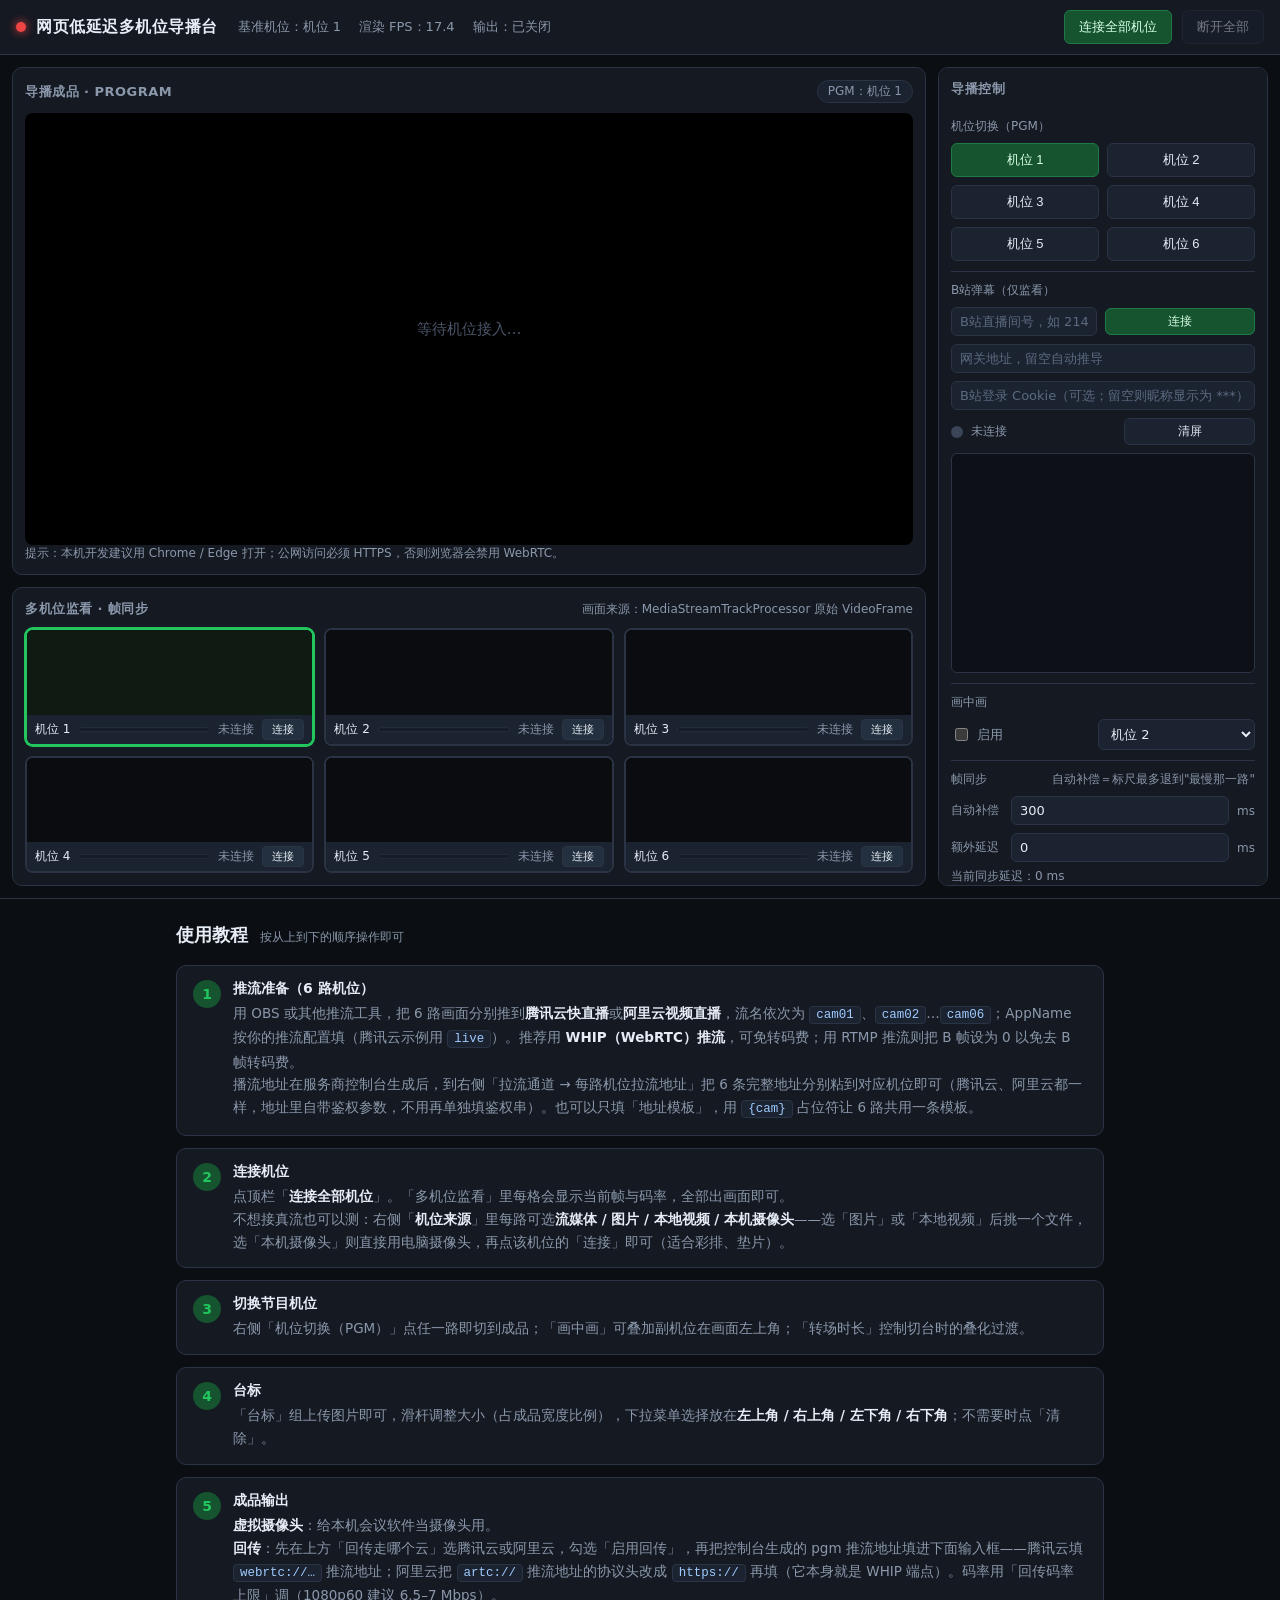
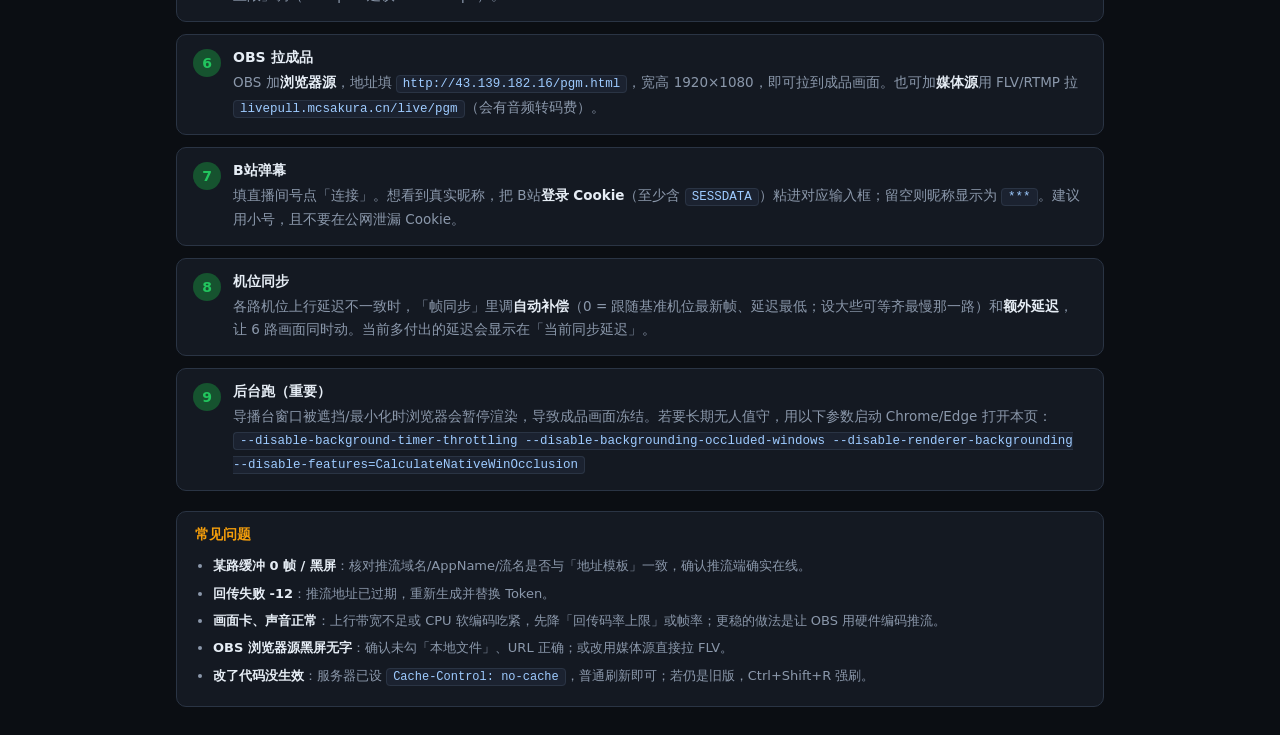
==== commit c72172f5: "feat: 帧同步/地址模板标题说明改跑马灯；溢出过小时不滚动避免抖动" ====
--- a/index.html
+++ b/index.html
@@ -83,7 +83,7 @@
       </div>
 
       <div class="control-group">
-        <label class="group-title">帧同步 <span class="mini">自动补偿＝标尺最多退到"最慢那一路"</span></label>
+        <label class="group-title">帧同步 <span class="mini marquee" id="syncHintInline">自动补偿＝标尺最多退到"最慢那一路"</span></label>
         <div class="row" style="margin-top: 8px;">
           <span class="mini" style="flex: 0 0 52px;">自动补偿</span>
           <input type="number" id="syncMaxDelayInput" min="0" max="5000" step="50" />
@@ -162,7 +162,7 @@
         <select id="cloudSelect"></select>
         <label class="group-title" style="margin-top: 8px;">每路机位拉流地址 <span class="mini">腾讯云 / 阿里云都直接粘完整地址</span></label>
         <div class="cam-urls" id="camUrls"></div>
-        <label class="group-title" style="margin-top: 8px;">地址模板 <span class="mini">兜底：上面留空的机位用它，{cam} 代表机位 ID</span></label>
+        <label class="group-title" style="margin-top: 8px;">地址模板 <span class="mini marquee" id="templateHintInline">兜底：上面留空的机位用它，{cam} 代表机位 ID</span></label>
         <input type="text" id="cloudTemplateInput" placeholder="webrtc://livepull.example.com/live/{cam}" />
         <div class="row" style="margin-top: 8px;">
           <button id="btnSaveCloud" class="btn small primary">保存并重连</button>
--- a/css/style.css
+++ b/css/style.css
@@ -436,7 +436,7 @@
  */
 .group-title .mini {
   float: right;
-  max-width: 68%;
+  max-width: 70%;
   overflow: hidden;
   text-overflow: ellipsis;
   white-space: nowrap;
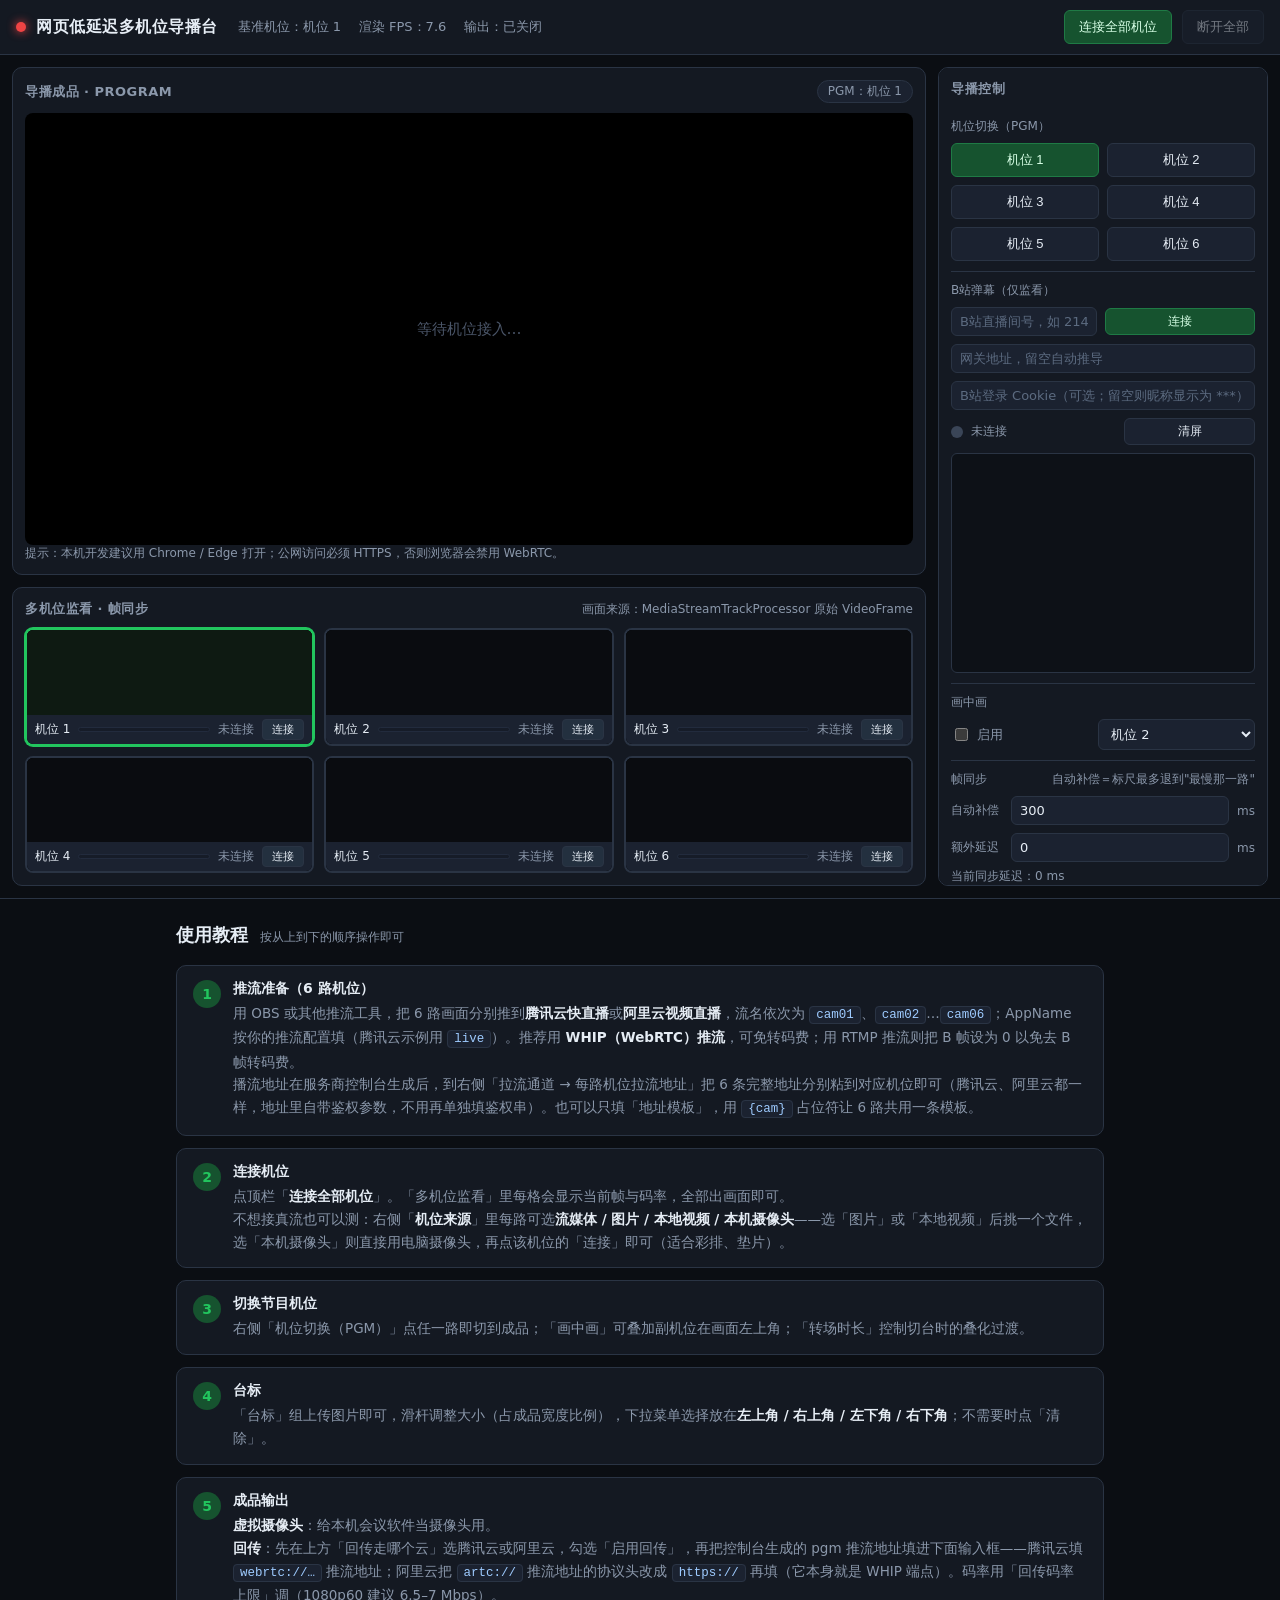
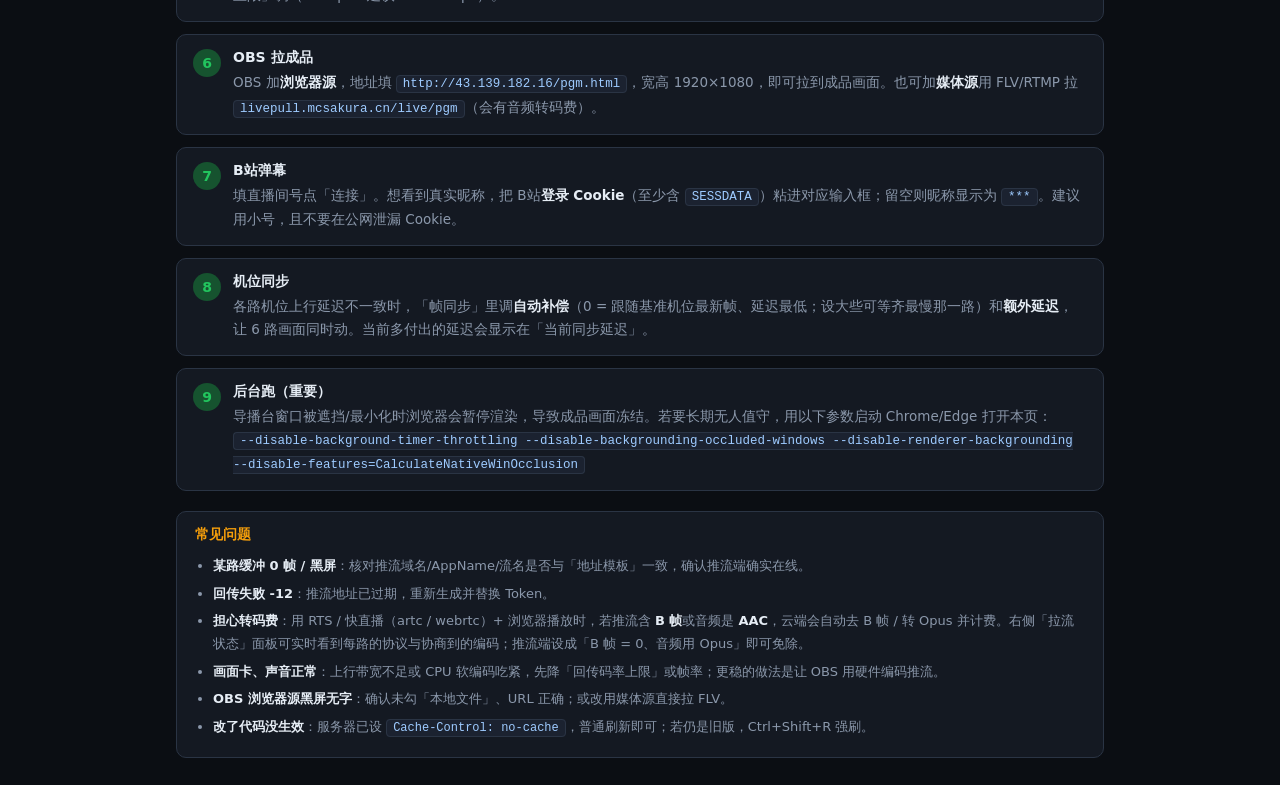
==== commit 81f619b1: "feat: 新增「拉流状态」面板，实时显示每路协议/是否超低延迟/协商到的音视频编码" ====
--- a/index.html
+++ b/index.html
@@ -178,6 +178,12 @@
       </div>
 
       <div class="control-group">
+        <label class="group-title">拉流状态 <span class="mini marquee" id="probeHintInline">实时显示每路的协议与编码，用于判断会不会产生转码费</span></label>
+        <div id="probeList" class="probe-list"></div>
+        <div class="mini" style="margin-top: 6px;">转码费取决于<strong>推流端</strong>编码：用 RTS / 快直播（artc / webrtc）且用浏览器播放时，若推流含 <strong>B 帧</strong>或音频为 <strong>AAC</strong>，云端会自动去 B 帧 / 转 Opus 并计费。推流端设成「B 帧 = 0、音频 Opus」即可免除。</div>
+      </div>
+
+      <div class="control-group">
         <label class="group-title">自建服务器地址（{base} 取值） <span class="mini">仅自建 ZLMediaKit 模板用</span></label>
         <input type="text" id="serverInput" placeholder="留空=与页面同源，或填 http://域名:8080" />
         <div class="row" style="margin-top: 8px;">
@@ -287,6 +293,7 @@
         <ul>
           <li><strong>某路缓冲 0 帧 / 黑屏</strong>：核对推流域名/AppName/流名是否与「地址模板」一致，确认推流端确实在线。</li>
           <li><strong>回传失败 -12</strong>：推流地址已过期，重新生成并替换 Token。</li>
+          <li><strong>担心转码费</strong>：用 RTS / 快直播（artc / webrtc）+ 浏览器播放时，若推流含 <strong>B 帧</strong>或音频是 <strong>AAC</strong>，云端会自动去 B 帧 / 转 Opus 并计费。右侧「拉流状态」面板可实时看到每路的协议与协商到的编码；推流端设成「B 帧 = 0、音频用 Opus」即可免除。</li>
           <li><strong>画面卡、声音正常</strong>：上行带宽不足或 CPU 软编码吃紧，先降「回传码率上限」或帧率；更稳的做法是让 OBS 用硬件编码推流。</li>
           <li><strong>OBS 浏览器源黑屏无字</strong>：确认未勾「本地文件」、URL 正确；或改用媒体源直接拉 FLV。</li>
           <li><strong>改了代码没生效</strong>：服务器已设 <code>Cache-Control: no-cache</code>，普通刷新即可；若仍是旧版，Ctrl+Shift+R 强刷。</li>
--- a/css/style.css
+++ b/css/style.css
@@ -248,6 +248,40 @@
   white-space: nowrap;
 }
 
+/* 拉流状态：每路一张小卡，显示协议 / 是否超低延迟 / 实际编码 */
+.probe-list { display: grid; gap: 6px; }
+.probe-row {
+  background: var(--panel-2);
+  border: 1px solid var(--line);
+  border-radius: 6px;
+  padding: 5px 8px;
+}
+.probe-head {
+  display: flex;
+  align-items: center;
+  justify-content: space-between;
+  gap: 6px;
+  font-size: 12px;
+  color: var(--text);
+}
+.probe-badge {
+  flex: 0 0 auto;
+  font-size: 11px;
+  padding: 0 6px;
+  border-radius: 9px;
+  border: 1px solid var(--line);
+  color: var(--text-dim);
+}
+.probe-badge.ok { color: #8ff0b0; border-color: #2f6b45; background: #12271b; }
+.probe-badge.no { color: #ffd18a; border-color: #6b5a2f; background: #27220f; }
+.probe-detail {
+  margin-top: 3px;
+  font-size: 11px;
+  color: var(--text-dim);
+  font-family: Consolas, "Courier New", monospace;
+  word-break: break-all;
+}
+
 input[type="range"] { width: 100%; accent-color: var(--accent); }
 
 /* 文件选择（台标）：按钮跟随页面按钮风格 */
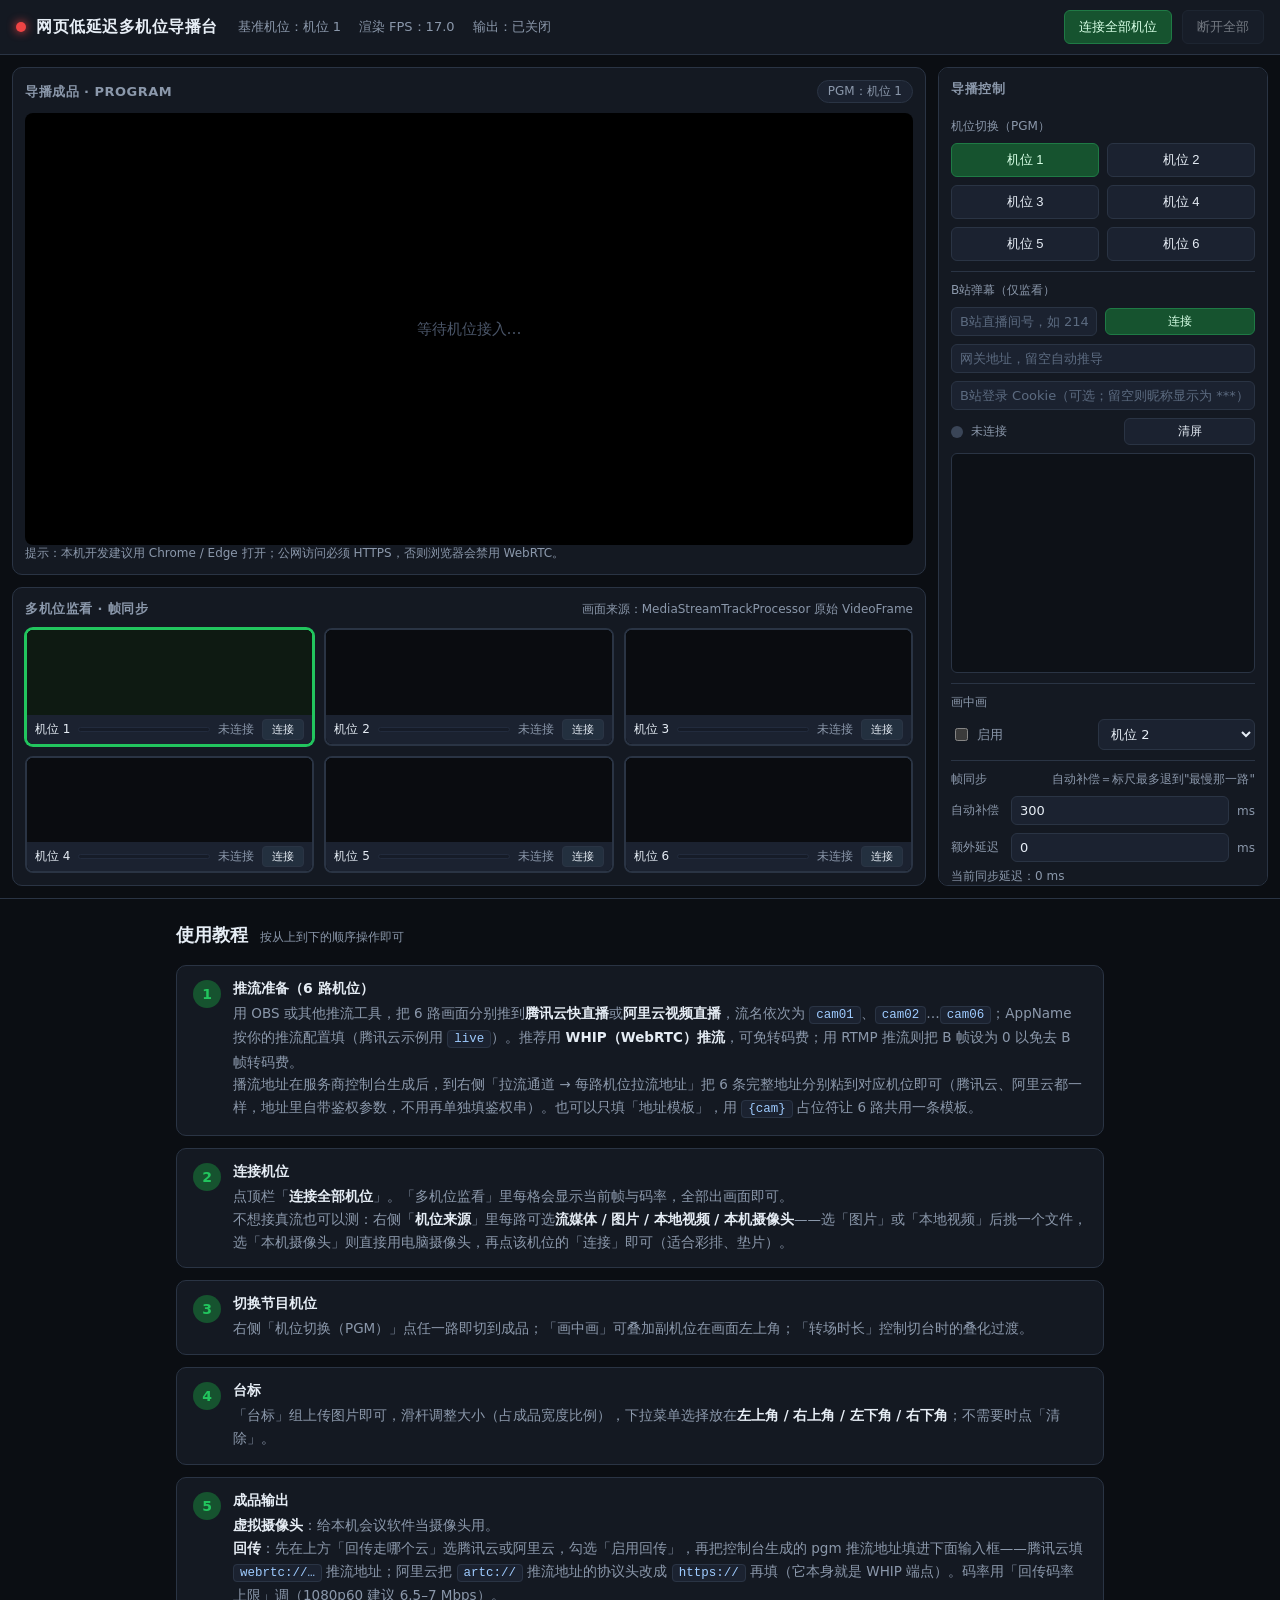
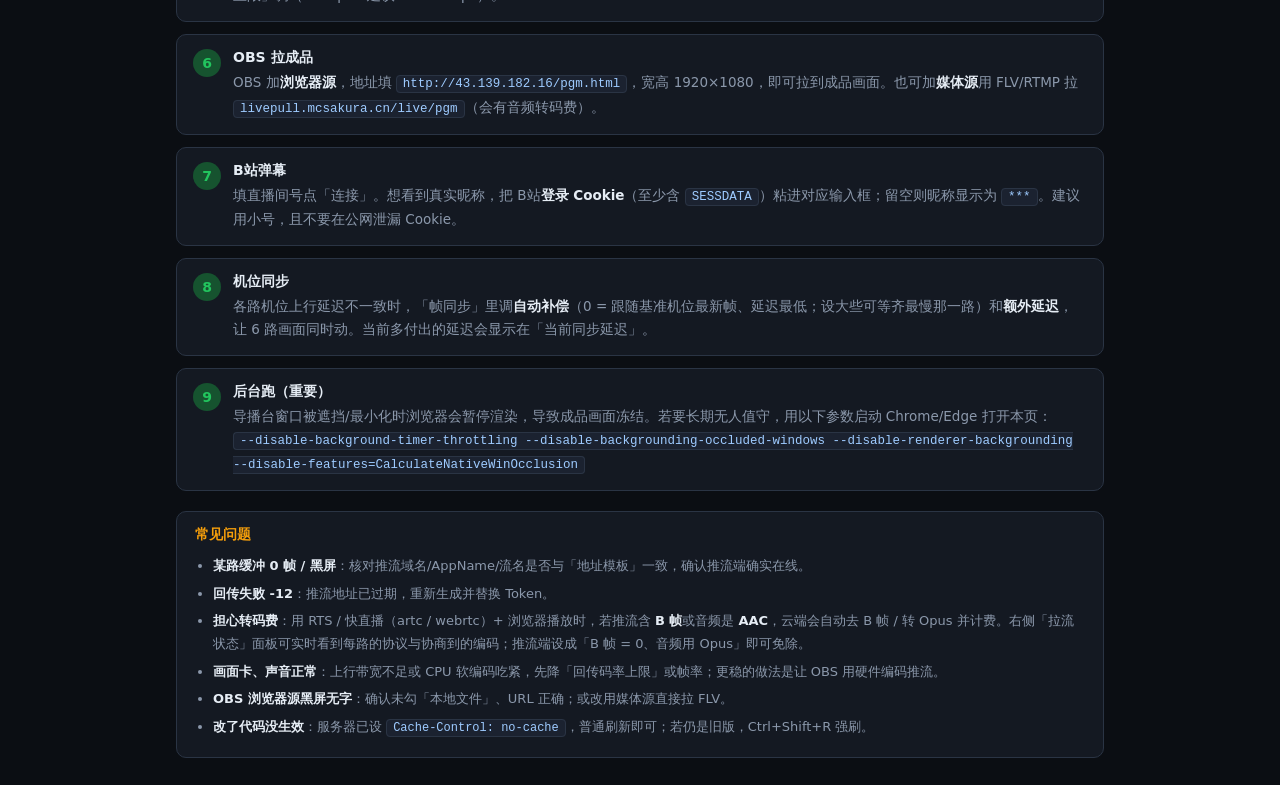
==== commit 55bb04d7: "ui: 拉流状态提示文案调整；跑马灯改为左右往返滚动" ====
--- a/index.html
+++ b/index.html
@@ -178,7 +178,7 @@
       </div>
 
       <div class="control-group">
-        <label class="group-title">拉流状态 <span class="mini marquee" id="probeHintInline">实时显示每路的协议与编码，用于判断会不会产生转码费</span></label>
+        <label class="group-title">拉流状态 <span class="mini marquee" id="probeHintInline">实时显示每路的协议与编码，请严格按照教程和ppt设置，避免产生多余的转码费用</span></label>
         <div id="probeList" class="probe-list"></div>
         <div class="mini" style="margin-top: 6px;">转码费取决于<strong>推流端</strong>编码：用 RTS / 快直播（artc / webrtc）且用浏览器播放时，若推流含 <strong>B 帧</strong>或音频为 <strong>AAC</strong>，云端会自动去 B 帧 / 转 Opus 并计费。推流端设成「B 帧 = 0、音频 Opus」即可免除。</div>
       </div>
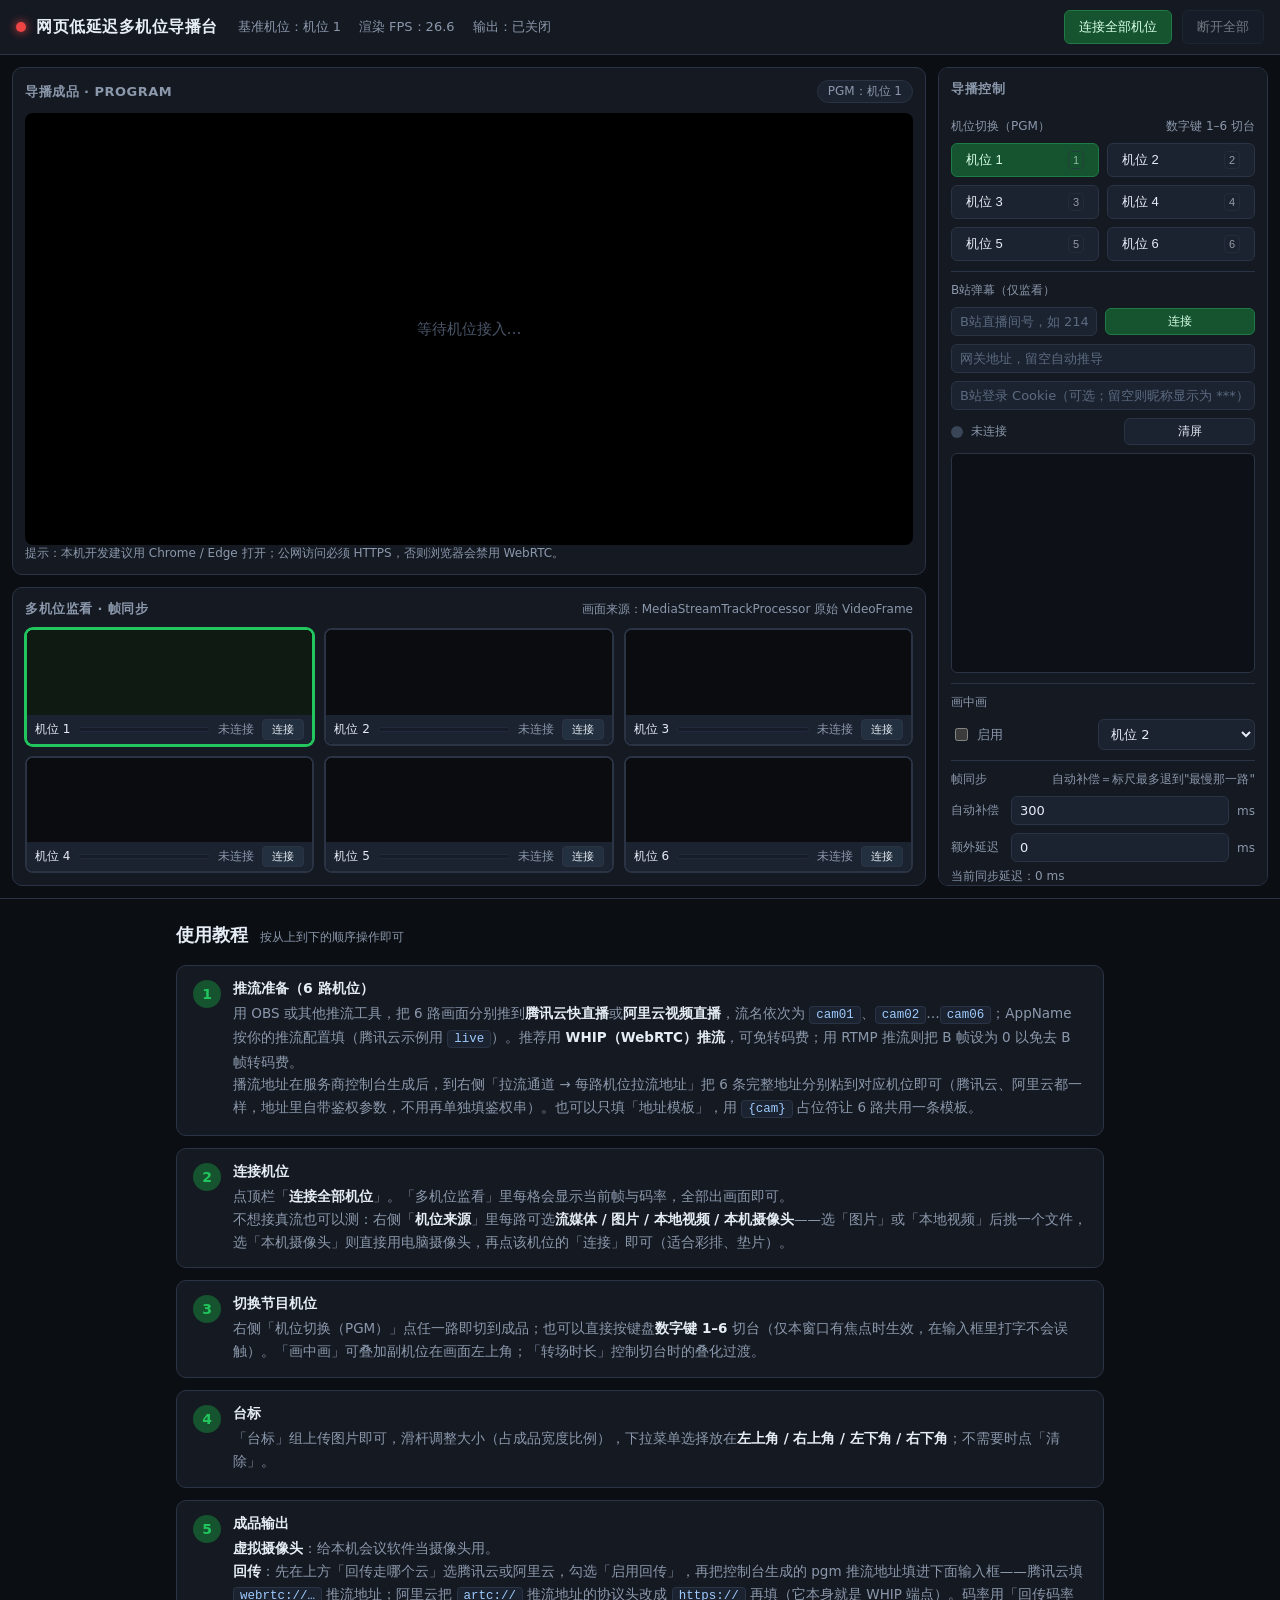
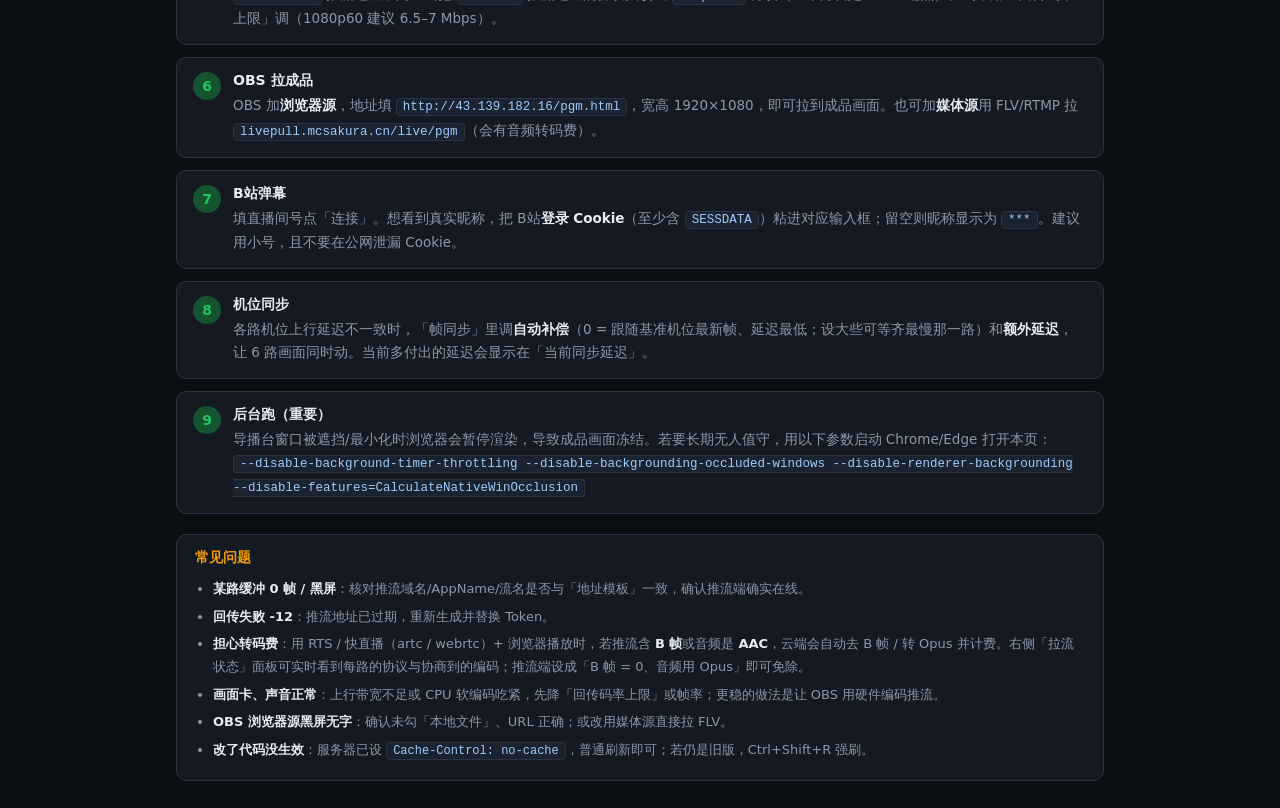
==== commit 6cc27462: "feat: 数字键 1-6 快捷切台（仅本窗口有焦点时生效，输入框内不误触）" ====
--- a/index.html
+++ b/index.html
@@ -51,7 +51,7 @@
       <div class="panel-head"><h2>导播控制</h2></div>
 
       <div class="control-group">
-        <label class="group-title">机位切换（PGM）</label>
+        <label class="group-title">机位切换（PGM） <span class="mini">数字键 1–6 切台</span></label>
         <div class="btn-grid" id="pgmButtons"></div>
       </div>
 
@@ -232,7 +232,7 @@
           <div class="step-num">3</div>
           <div class="step-body">
             <div class="step-title">切换节目机位</div>
-            <p>右侧「机位切换（PGM）」点任一路即切到成品；「画中画」可叠加副机位在画面左上角；「转场时长」控制切台时的叠化过渡。</p>
+            <p>右侧「机位切换（PGM）」点任一路即切到成品；也可以直接按键盘<strong>数字键 1–6</strong> 切台（仅本窗口有焦点时生效，在输入框里打字不会误触）。「画中画」可叠加副机位在画面左上角；「转场时长」控制切台时的叠化过渡。</p>
           </div>
         </div>
 
--- a/css/style.css
+++ b/css/style.css
@@ -479,6 +479,22 @@
 .group-title .mini.marquee { text-overflow: clip; }
 
 .btn-grid { display: grid; grid-template-columns: repeat(2, 1fr); gap: 8px; }
+.cam-btn {
+  display: flex;
+  align-items: center;
+  justify-content: space-between;
+  gap: 6px;
+}
+.cam-key {
+  flex: 0 0 auto;
+  min-width: 16px;
+  text-align: center;
+  font-size: 11px;
+  line-height: 16px;
+  border: 1px solid var(--line);
+  border-radius: 4px;
+  opacity: .6;
+}
 .cam-btn.active { background: var(--accent-dim); border-color: #1f7a45; color: #d7ffe6; }
 
 .row { display: flex; align-items: center; gap: 8px; }
